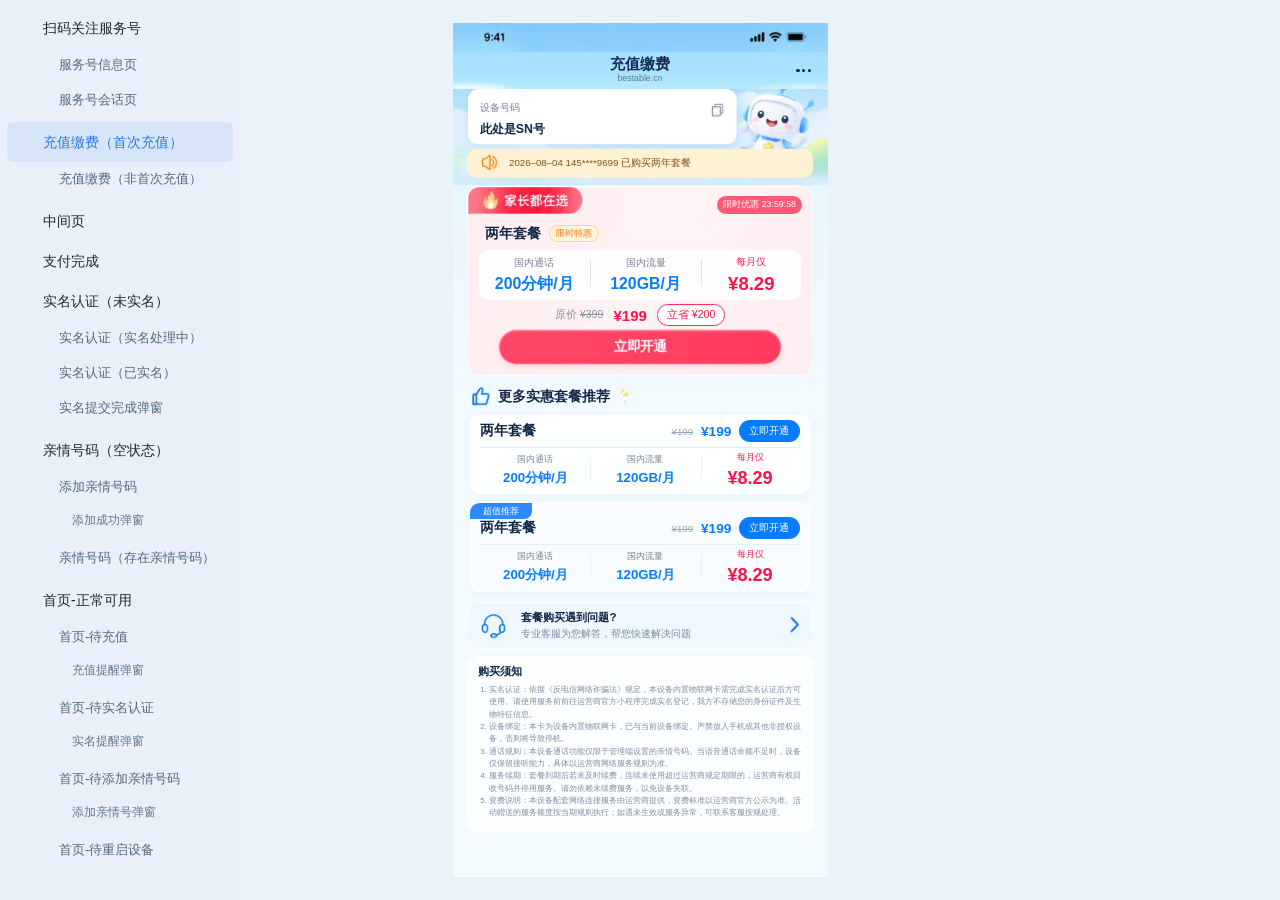
==== miyun/index.html @ 0a72d0bc "Deploy Miyun prototype with sidebar navigation fixes" ====
<!DOCTYPE html>
<html lang="zh-CN">
  <head><style>:root{--inline-asset-recharge-reference:url("[data-uri]");--inline-asset-home-recharge-reference:url("[data-uri]");--inline-asset-home-realname-reference:url("[data-uri]");--inline-asset-home-family-pending-reference:url("[data-uri]");--inline-asset-home-restart-reference:url("[data-uri]");}</style>
    <meta charset="UTF-8">
    <meta name="viewport" content="width=device-width, initial-scale=1.0, maximum-scale=1.0, user-scalable=no, viewport-fit=cover">
    <meta name="theme-color" content="#eaf3fa">
    <title>充值缴费 · 小程序交互原型</title>
    <style>

*{box-sizing:border-box}body{margin:0;background:#eaf3fa;font-family:Arial,"PingFang SC","Microsoft YaHei",sans-serif;color:#102747}.prototype-shell{width:min(375px,100vw);height:auto;min-height:812px;margin:0;overflow-x:clip;overflow-y:visible;overscroll-behavior-y:auto;touch-action:pan-y;background:#f3faff;position:relative;padding:0 0 env(safe-area-inset-bottom)}.page{width:850px;margin:0;zoom:var(--page-zoom,.441176);position:relative;overflow:hidden;min-height:1850px;padding-bottom:56px;background:linear-gradient(#8dd4ff 0,#eaf8ff 400px,#f4fbff 800px)}.top-art{position:absolute;inset:0 0 auto;height:368px;background-image:var(--inline-asset-recharge-reference);background-size:850px 1850px}.status{height:65px;position:relative}.nav{height:86px;position:relative;display:flex;align-items:flex-start;justify-content:center;padding-top:12px;font-size:32px;font-weight:600}.nav h1{font:inherit;margin:0}.device{position:relative;margin:0 207px 0 34px;height:124px;border-radius:24px;background:rgba(255,255,255,.96);padding:27px 28px}.label{font-size:23px;color:#7b8598;margin-bottom:12px}.sn{font-size:28px;font-weight:700}.icon{display:inline-block;background-image:var(--inline-asset-recharge-reference);background-size:850px 1850px;flex-shrink:0}.copy{position:absolute;right:25px;top:29px;width:36px;height:36px;background-position:-580px -179px;border:0;cursor:pointer}.notice{position:relative;margin:11px 33px 18px;height:65px;background:#fff1d3;border-radius:23px;display:flex;align-items:center;color:#85531c;font-size:22px;gap:23px;padding:0 29px}.speaker{width:44px;height:45px;background-position:-61px -297px}.chevron{margin-left:auto;width:18px;height:30px;background-position:-771px -303px}.featured{position:relative;margin:0 33px;height:431px;border:3px solid white;border-radius:28px;background:linear-gradient(110deg,#ffedf0,#fff3f5 53%,#ffedf2);overflow:hidden;box-shadow:0 12px 28px #b8d9f222}.ribbon{width:260px;height:61px;background-image:var(--inline-asset-recharge-reference);background-size:850px 1850px;background-position:-36px -371px}.timer{position:absolute;top:19px;right:20px;background:#ff5778;color:white;border:1px solid white;border-radius:25px;padding:7px 14px;font-size:20px}.featured h2{font-size:32px;margin:24px 39px 15px;display:flex;align-items:center;gap:18px}.badge{font-size:21px;font-weight:500;color:#ff7800;background:#fff3dc;border:2px solid #ffd090;border-radius:22px;padding:3px 13px}.metrics{display:grid;grid-template-columns:1fr 1fr .9fr;align-items:center;text-align:center}.featured .metrics{height:115px;margin:0 24px;border-radius:22px;background:#ffffffdc}.metric{position:relative}.metric+.metric:before{content:"";position:absolute;height:62px;width:2px;background:#e9e3e8;left:0;top:8px}.metric span{display:block;color:#788397;font-size:23px;margin-bottom:9px}.metric strong{font-size:36px;color:#087dff;white-space:nowrap}.metric:last-child span{color:#ff1848}.metric:last-child strong{font-size:42px;color:#ff1248}.price{display:flex;justify-content:center;align-items:center;gap:23px;height:67px;font-size:24px;color:#8991a0}.price strong{font-size:34px;color:#ff1248}.save{border:1px solid #ff3157;color:#ff1747;border-radius:24px;padding:7px 20px;background:white}.buy{border:0;cursor:pointer;color:white;background:#087cff;border-radius:30px;font-family:inherit;font-size:22px;padding:10px 23px}.hero-buy{display:block;width:640px;height:76px;margin:0 auto;background:linear-gradient(110deg,#ff4768,#ff3b60);border-radius:42px;font-size:30px;font-weight:600;box-shadow:inset 0 2px 4px #ff9dad,0 8px 17px #ff5d7725}button:focus-visible{outline:4px solid #005ccc;outline-offset:4px}button:hover{filter:brightness(.97)}.recommend{margin:23px 39px 18px;height:47px;display:flex;align-items:center;font-size:32px;gap:15px;font-weight:700}.thumb{width:49px;height:47px;background-position:-39px -820px}.spark{width:28px;height:45px;background-position:-351px -821px}.plan{margin:0 38px 17px;background:#ffffffed;border:2px solid white;border-radius:24px;height:181px;padding:0 23px;box-shadow:0 5px 16px #9fcfff30;position:relative}.plan-head{height:73px;display:flex;align-items:center;border-bottom:1px solid #e6eef8;gap:18px}.plan h2{font-size:31px;margin:0 auto 0 0}.plan del{font-size:22px;color:#99a4b6}.plan .amount{font-size:31px;color:#087cff;font-weight:bold}.plan .metrics{height:101px}.plan .metric span{font-size:21px;margin-bottom:8px}.plan .metric strong{font-size:30px}.plan .metric:last-child strong{font-size:41px}.plan .metric+.metric:before{height:52px;top:10px;background:#eaf0f8}.recommended-plan{height:205px;padding-top:22px;background:#f9fcff}.tag{position:absolute;left:0;top:0;background:#2c8aff;color:white;padding:5px 29px;font-size:21px;border-radius:22px 0 18px 0;height:37px}.service{display:flex;align-items:center;width:784px;height:106px;margin:22px 33px 16px;padding:0 28px;border:3px solid white;border-radius:28px;background:#ecf6ff88;text-align:left;color:#102747;gap:32px;cursor:pointer}.headset{width:61px;height:66px;background-position:-63px -1325px}.service strong{display:block;font-size:26px;margin-bottom:7px}.service small{font-size:22px;color:#7a8ca3}.service-arrow{width:27px;height:46px;margin-left:auto;background-position:-763px -1342px}.terms{margin:0 33px 44px;border-radius:28px;background:#ffffffd9;padding:18px 24px 30px}.terms h2{font-size:26px;margin:0 0 12px}.terms ol{margin:0;padding-left:26px;font-size:18px;line-height:28px;color:#7d8ba3}.toast{position:fixed;bottom:30px;left:50%;transform:translateX(-50%);padding:14px 22px;border-radius:12px;background:#102747ed;color:white;z-index:5;font-size:15px;max-width:85%;text-align:center}.toast[hidden]{display:none}

/* Mini-program review shell */
.prototype-shell{isolation:isolate}.state-banner{position:relative;z-index:2;margin:12px 32px 10px;padding:12px 18px;border-radius:14px;background:#e8f4ff;color:#1762a4;font-size:18px;display:none}.state-banner[data-visible="true"]{display:block}.flow-overlay{position:fixed;inset:0;z-index:50;background:#10274766;display:flex;align-items:flex-end;justify-content:center}.flow-overlay[hidden]{display:none}.flow-sheet{width:min(375px,100vw);padding:23px 22px max(25px,env(safe-area-inset-bottom));background:white;border-radius:24px 24px 0 0;box-shadow:0 -12px 40px #10274720}.flow-sheet h2{margin:0 0 8px;font-size:21px}.flow-sheet p{margin:0;color:#788ba2;font-size:14px;line-height:1.7}.flow-price{font-size:30px!important;color:#ff3157!important;font-weight:700;margin:10px 0!important}.flow-actions{display:flex;gap:12px;margin-top:20px}.flow-actions button{flex:1;border:0;border-radius:24px;padding:13px;font-size:15px}.flow-cancel{background:#eef4fa;color:#45627e}.flow-confirm{background:#087cff;color:white}.flow-confirm:disabled{background:#afcbe7}.service-faq{padding:12px 0;border-bottom:1px solid #edf2f7}.empty-route{min-height:100dvh;padding:calc(30px + env(safe-area-inset-top)) 22px 35px;display:flex;flex-direction:column;align-items:center;justify-content:center;text-align:center;background:linear-gradient(#e8f7ff,#f9fcff)}.empty-route[hidden]{display:none}.empty-route strong{font-size:20px}.empty-route p{color:#70859c;line-height:1.7}.empty-route button{border:0;border-radius:22px;padding:11px 24px;color:#fff;background:#087cff}.loading-dot{display:inline-block;width:13px;height:13px;border:2px solid #9fcafa;border-top-color:#087cff;border-radius:50%;animation:spin .7s linear infinite;vertical-align:-2px;margin-right:7px}@keyframes spin{to{transform:rotate(360deg)}}@media(prefers-reduced-motion:reduce){*,*::before,*::after{animation-duration:.01ms!important;transition-duration:.01ms!important}}


/* The prototype page itself is the only display surface. */
html,body{margin:0;padding:0;min-height:100%}body{min-height:100vh;display:flex;justify-content:center;align-items:center;overflow-x:hidden;background:#eaf3fa}.page{width:850px;max-width:none}.review-overlay{position:fixed;inset:0;width:min(375px,100vw);height:100dvh;margin:0 auto;z-index:40;background:#10274766;display:flex;align-items:flex-end;justify-content:center;overflow:hidden}.review-overlay[hidden]{display:none}.review-sheet{width:100%;max-height:82dvh;overflow:auto;border-radius:24px 24px 0 0;background:#f7fbff;padding:20px 20px max(28px,env(safe-area-inset-bottom));box-shadow:0 -12px 40px #10274720}.review-sheet h2{font-size:21px;margin:0 0 6px}.review-subtitle{margin:0 0 17px;color:#71839a;font-size:13px}.review-close{float:right;border:0;background:#e8f2fb;border-radius:50%;width:38px;height:38px;color:#34536e;font-size:21px}.route-entry{width:100%;min-height:52px;display:flex;align-items:center;justify-content:space-between;background:white;border:1px solid #e5eef7;border-radius:14px;padding:13px;margin:8px 0;text-align:left;color:#173a61;font:inherit}.route-entry[aria-current="page"]{border-color:#68adfa;background:#edf7ff}.route-entry small{color:#8293a6}.debug-states{display:grid;grid-template-columns:1fr 1fr;gap:9px;margin-top:12px}.debug-states button{min-height:44px;border:1px solid #deebf6;border-radius:13px;background:white;padding:10px 8px;color:#305678;font:inherit}.debug-states button[aria-pressed="true"]{color:#087cff;border-color:#75b5f5;background:#eff8ff}.flow-overlay{position:fixed;inset:0;width:min(375px,100vw);height:100dvh;left:50%;transform:translateX(-50%);z-index:50;background:#10274766;display:flex;align-items:flex-end;justify-content:center}.flow-overlay[hidden]{display:none}.flow-sheet{width:100%;max-height:82dvh;overflow:auto;padding:23px 22px max(25px,env(safe-area-inset-bottom));background:white;border-radius:24px 24px 0 0;box-shadow:0 -12px 40px #10274720}.toast{left:50%;transform:translateX(-50%);max-width:min(85vw,330px);width:max-content}button:active{transform:scale(.985)}button:disabled{cursor:not-allowed;opacity:.55}

/* Desktop-only route list sits outside the 375px mini-program viewport. */
.desktop-page-nav{position:fixed;z-index:8;left:0;top:0;width:240px;height:100vh;overflow-y:auto;overflow-x:hidden;overscroll-behavior:contain;padding:8px 7px;border:0;border-radius:0;background:#e9f0fa;box-shadow:none}.desktop-page-nav h2,.desktop-page-nav p{display:none}.desktop-page-nav #desktop-route-list{display:grid;gap:0}.desktop-page-nav .route-entry{width:100%;min-height:40px;margin:0;padding:0 36px;border:0;border-radius:6px;background:transparent;display:flex;align-items:center;justify-content:flex-start;gap:0;text-align:left;color:#222831;font:inherit;cursor:pointer}.desktop-page-nav .route-entry[aria-current="page"]{background:#d8e5f8;color:#2878e6}.desktop-page-nav .route-entry span{font-size:14px;font-weight:400;line-height:1.3}.desktop-page-nav .route-entry:hover{background:#dfe9f8}.desktop-page-nav .route-entry[aria-current="page"]:hover{background:#d2e1f8}.desktop-page-nav .route-entry:focus-visible{outline:2px solid #2878e6;outline-offset:-2px}@media(max-width:903px){.desktop-page-nav{display:none}}

/* The service-account screen is an image-led 375px poster page. */
.page.follow-service-page{width:100%;max-width:375px;zoom:1;min-height:812px;margin:0 auto;overflow:visible;background:#dff4ff}.follow-service-art-wrap{position:relative;width:100%;margin:0 auto}.follow-service-poster{display:block;width:100%;height:auto;user-select:none;-webkit-user-drag:none;-webkit-touch-callout:none}.follow-back,.qr-hotspot{position:absolute;z-index:2;border:0;padding:0;background:transparent;cursor:pointer;-webkit-tap-highlight-color:transparent}.follow-back{left:1.5%;top:5.6%;width:12%;height:5.2%;border-radius:22px}.qr-hotspot{left:29.5%;top:16.2%;width:41%;height:23%;border-radius:23px;touch-action:manipulation}.follow-back:focus-visible,.qr-hotspot:focus-visible{outline:3px solid #137ff0;outline-offset:2px}@media(max-width:375px){.page.follow-service-page{width:100vw}.follow-service-art-wrap{width:100%}}
.service-message{width:100%;min-height:64px;margin-top:15px;padding:11px 13px;border:1px solid #deebf6;border-radius:14px;background:#f4f9fe;display:grid;grid-template-columns:1fr auto;gap:5px 10px;text-align:left;color:#234563;font:inherit;cursor:pointer}.service-message span:first-child{grid-column:1/-1;color:#8193a7;font-size:12px}.service-message strong{font-size:16px}.service-message span:last-child{color:#1685f6;font-size:24px;line-height:18px}.service-message:active{background:#e9f4ff}

/* Browser payment guide page: the supplied artwork is the complete visual source. */
.page.payment-guide-page{width:min(375px,100vw);max-width:375px;zoom:1;min-height:812px;margin:0 auto;overflow:visible;background:#fff}.payment-guide-art-wrap{position:relative;width:100%;margin:0 auto;line-height:0}.payment-guide-poster{display:block;width:100%;height:auto;user-select:none;-webkit-user-drag:none;-webkit-touch-callout:none}.payment-guide-back,.payment-guide-menu,.payment-guide-enter{position:absolute;z-index:2;border:0;padding:0;background:transparent;cursor:pointer;-webkit-tap-highlight-color:transparent}.payment-guide-back{left:0;top:4.5%;width:15%;height:8%;border-radius:20px}.payment-guide-menu{right:0;top:4.5%;width:15%;height:8%;border-radius:20px}.payment-guide-enter{left:7.5%;top:27.4%;width:64%;height:5.1%;border-radius:28px;touch-action:manipulation}.payment-guide-back:focus-visible,.payment-guide-menu:focus-visible,.payment-guide-enter:focus-visible{outline:3px solid #137ff0;outline-offset:2px}@media(max-width:375px){.page.payment-guide-page{width:100vw}.payment-guide-art-wrap{width:100%}}

.payment-guide-arrow{position:absolute;left:48%;top:-3%;width:57%;height:auto;z-index:3;pointer-events:none;user-select:none;-webkit-user-drag:none;transform-origin:78% 25.5%;animation:payment-menu-point 1.15s ease-in-out infinite}@keyframes payment-menu-point{0%,100%{transform:translate(0,0) scale(1)}50%{transform:translate(2px,-2px) scale(1.015)}}@media(prefers-reduced-motion:reduce){.payment-guide-arrow{animation:none}}

/* Recharge-page notices roll upward between mock messages. */
.notice-window{display:block;flex:1;min-width:0;height:1.5em;overflow:hidden;line-height:1.5}
.notice-track{display:flex;flex-direction:column;transition:transform .32s ease;will-change:transform}
.notice-track>span{display:block;flex:0 0 1.5em;height:1.5em;line-height:1.5em;overflow:hidden;text-overflow:ellipsis;white-space:nowrap}
.notice-window.is-rolling .notice-track{transform:translateY(-50%)}
.timer [data-countdown]{font-variant-numeric:tabular-nums}

/* Match the home page primary CTA's breathing scale on both recharge routes. */
.hero-buy{transform-origin:center;animation:home-cta-breathe 1.65s ease-in-out infinite;will-change:transform}
@media(prefers-reduced-motion:reduce){.hero-buy{animation:none}}

/* Keep route labels legible in the external route navigator. */
.desktop-page-nav .route-entry small,.route-entry small{color:#5d7185}
.review-subtitle{color:#5d7185}

/* Scale only the localized artwork for home-page primary buttons. */
.home-cta-breathe{position:absolute;display:block;z-index:1;background-repeat:no-repeat;transform-origin:center;animation:home-cta-breathe 1.65s ease-in-out infinite;will-change:transform;pointer-events:none}
@keyframes home-cta-breathe{0%,100%{transform:scale(1)}50%{transform:scale(1.04)}}
@media(prefers-reduced-motion:reduce){.home-cta-breathe{animation:none}}

.route-group{display:grid;min-width:0}
.route-submenu{display:grid;min-width:0;padding:0 0 4px}
.desktop-page-nav .route-entry-child{min-height:35px;padding:0 12px 0 52px;border:0;border-radius:6px;background:transparent;color:#52677f}
.desktop-page-nav .route-entry-child span{font-size:13px}
.desktop-page-nav .route-entry-child[aria-current="page"]{background:#d8e5f8;color:#2878e6}
.desktop-page-nav .route-entry-level-2{min-height:32px;padding-left:65px;color:#61758b}
.desktop-page-nav .route-entry-level-2 span{font-size:12px}
.review-sheet .route-entry-child{width:calc(100% - 12px);min-height:44px;margin:4px 0 4px 12px;padding:10px 12px 10px 19px;border-radius:11px;background:#f4f8fc}
.review-sheet .route-entry-child[aria-current="page"]{border-color:#68adfa;background:#edf7ff}
.review-sheet .route-entry-level-2{width:calc(100% - 24px);min-height:40px;margin-left:24px;padding-left:15px}

</style>
    <style>
.h5-nav-surface,
.h5-nav-close,
.h5-nav-title small,
.h5-nav-more{display:none}
.h5-nav-title{display:contents}
.page.recharge-h5-page .h5-nav-surface{position:absolute;z-index:1;top:65px;left:0;width:850px;height:86px;display:block;background:radial-gradient(ellipse 190px 43px at 4% 115%,rgba(232,249,255,.94) 0 44%,transparent 72%),radial-gradient(ellipse 240px 49px at 94% 122%,rgba(223,246,255,.76) 0 42%,transparent 72%),linear-gradient(180deg,#a5dfff 0%,#a9e2ff 56%,#b7e9ff 100%)}
.page.recharge-h5-page .status{z-index:2}
.page.recharge-h5-page .nav{z-index:2;align-items:center;justify-content:center;padding:0}
.page.recharge-h5-page .h5-nav-title{position:absolute;inset:8px 150px auto;display:flex;flex-direction:column;align-items:center;gap:2px;white-space:nowrap}
.page.recharge-h5-page .h5-nav-title h1{font-size:34px;line-height:39px;font-weight:600;color:#132b4f}
.page.recharge-h5-page .h5-nav-title small{display:block;color:#61788f;font-size:20px;font-weight:400;line-height:24px}
.page.recharge-h5-page .h5-nav-close{position:absolute;z-index:2;left:30px;top:25px;width:36px;height:36px;border:0;padding:0;background:transparent;cursor:pointer;-webkit-tap-highlight-color:transparent}
.page.recharge-h5-page .h5-nav-close:before,
.page.recharge-h5-page .h5-nav-close:after{content:"";position:absolute;left:5px;top:17px;width:27px;height:2px;border-radius:2px;background:#102747}
.page.recharge-h5-page .h5-nav-close:before{transform:rotate(45deg)}
.page.recharge-h5-page .h5-nav-close:after{transform:rotate(-45deg)}
.page.recharge-h5-page .h5-nav-more{position:absolute;right:26px;top:23px;width:56px;height:40px;display:flex;align-items:center;justify-content:center;gap:6px}
.page.recharge-h5-page .h5-nav-more i{width:7px;height:7px;border-radius:50%;background:#14233a}
.page.recharge-h5-page .h5-nav-close:focus-visible{outline:3px solid #1684ed;outline-offset:1px;border-radius:10px}
@media(max-width:375px){.page.recharge-h5-page .h5-nav-title{inset:8px 90px auto}.page.recharge-h5-page .h5-nav-close{left:21px}.page.recharge-h5-page .h5-nav-more{right:13px}}

</style>
    <style>
.page.payment-success-page{width:min(375px,100vw);max-width:375px;zoom:1;min-height:812px;margin:0 auto;padding:0;overflow:visible;background:#fff;color:#122c53}
.payment-success-blank{width:100%;min-height:812px;background:#fff}
.payment-success-overlay{position:absolute;inset:0 auto auto 0;z-index:60;width:min(375px,100%);height:812px;display:flex;align-items:center;justify-content:center;overflow:hidden;background:rgba(0,0,0,.5);overscroll-behavior:contain}
.payment-success-overlay[hidden]{display:none}
.payment-success-dialog{position:relative;width:100%;max-width:375px;max-height:100%;margin:0;padding:0;line-height:0}
.payment-success-art{position:relative;width:100%;line-height:0}
.payment-success-art img{display:block;width:100%;height:auto;max-height:calc(812px - 24px);object-fit:contain;object-position:center;user-select:none;-webkit-user-drag:none;-webkit-touch-callout:none}
.payment-success-abandon,.payment-success-activate{position:absolute;top:82.7%;width:40%;height:10.8%;z-index:1;margin:0;padding:0;border:0;border-radius:999px;background:transparent;cursor:pointer;-webkit-tap-highlight-color:transparent}
.payment-success-abandon{left:9.8%}
.payment-success-activate{left:50.4%}
.payment-success-abandon:focus-visible,.payment-success-activate:focus-visible{outline:3px solid #fff;outline-offset:-5px}
.activation-progress-list{display:grid;gap:9px;margin-top:18px}
.activation-progress-item{width:100%;min-height:64px;padding:10px 13px;display:flex;align-items:center;justify-content:space-between;gap:12px;border:1px solid #e5edf6;border-radius:14px;background:#f8fbff;text-align:left;color:#193857;font:inherit;cursor:pointer}
.activation-progress-item span{display:grid;gap:4px}
.activation-progress-item small{color:#8192a7;font-size:12px}
.activation-progress-item b{flex:none;color:#1685f6;font-size:13px}
.activation-progress-item[disabled]{cursor:default;opacity:1;background:#f4fbf7;border-color:#d9efe2}
.activation-progress-item[disabled] b{color:#268c56}
.activation-complete{width:100%;min-height:48px;margin-top:16px;border:0;border-radius:24px;background:#1685f6;color:#fff;font:inherit;font-weight:700;cursor:pointer}
.activation-complete:disabled{background:#c5d9eb;cursor:not-allowed}
.payment-success-overlay button:active,.flow-sheet button:active{transform:scale(.985)}
@media(prefers-reduced-motion:reduce){.activation-progress-item,.activation-complete{transition:none}}

</style>
    <style>
.page.real-name-page{width:min(375px,100vw);max-width:375px;zoom:1!important;--page-zoom:1;min-height:100vh;margin:0;padding:0;overflow:visible;background:#f1faff;color:#102747;transform:none}
body.long-poster-page-active{align-items:flex-start}
.real-name-art-wrap{position:relative;width:100%;min-height:100dvh;margin:0 auto;padding:0 0 max(24px,env(safe-area-inset-bottom));overflow:hidden;background:linear-gradient(180deg,#a6e0ff 0,#dff5ff 245px,#f4faff 390px,#f4faff 100%);color:#102747;font-size:14px;line-height:1.45}
.real-name-status-bar{height:35px;padding:10px 24px 0;display:flex;align-items:center;justify-content:space-between;color:#0c1d31;font-size:14px;font-weight:650;line-height:1}
.real-name-status-icons{height:16px;display:flex;align-items:center;gap:7px}
.real-name-signal{height:13px;display:flex;align-items:flex-end;gap:2px}
.real-name-signal b{display:block;width:3px;border-radius:2px 2px 0 0;background:#101b2c}
.real-name-signal b:nth-child(1){height:5px}.real-name-signal b:nth-child(2){height:8px}.real-name-signal b:nth-child(3){height:10px}.real-name-signal b:nth-child(4){height:13px}
.real-name-wifi{width:15px;height:11px;border:2px solid #101b2c;border-bottom:0;border-left-color:transparent;border-right-color:transparent;border-radius:50%;position:relative}
.real-name-wifi:after{content:"";position:absolute;left:4px;top:4px;width:4px;height:4px;border-radius:50%;background:#101b2c}
.real-name-battery{width:23px;height:12px;border:1.5px solid #101b2c;border-radius:3px;padding:2px;position:relative}
.real-name-battery:before{content:"";position:absolute;right:-4px;top:3px;width:2px;height:5px;border-radius:0 2px 2px 0;background:#101b2c}
.real-name-battery b{display:block;width:100%;height:100%;border-radius:1px;background:#101b2c}
.real-name-nav{height:49px;position:relative;display:flex;align-items:center;justify-content:center;padding:0 56px}
.real-name-nav h1{margin:0;color:#102747;font-size:18px;font-weight:650;line-height:1.2}
.real-name-back{position:absolute;left:16px;top:8px;width:34px;height:34px;padding:0;border:0;background:transparent;cursor:pointer;-webkit-tap-highlight-color:transparent}
.real-name-back i{position:absolute;left:12px;top:10px;width:14px;height:14px;border-left:2px solid #102747;border-bottom:2px solid #102747;transform:rotate(45deg)}
.real-name-capsule{position:absolute;right:16px;top:3px;width:88px;height:34px;border:1px solid #ffffffc9;border-radius:19px;background:#ffffffc9;display:flex;align-items:center;justify-content:center;gap:12px;color:#101b2c}
.real-name-capsule b{height:20px;display:flex;align-items:center;gap:3px}
.real-name-capsule>b>i{width:4px;height:4px;border:0;border-radius:50%;background:#101b2c}
.real-name-capsule i{height:20px;width:1px;background:#d3e3ef}
.real-name-capsule em{width:16px;height:16px;border:2px solid #101b2c;border-radius:50%;position:relative}
.real-name-capsule em:after{content:"";position:absolute;inset:3px;border:1.4px solid #101b2c;border-radius:50%}
.real-name-device-card{position:relative;z-index:3;margin:12px 16px 0;padding:13px 14px 14px;border:1px solid #d4edff;border-radius:20px;background:#ffffffef;box-shadow:0 5px 15px #80c9f533}
.real-name-device-card>h2{margin:0 0 9px;color:#142a50;font-size:16px;font-weight:700;line-height:1.3}
.real-name-device-content{min-height:143px;padding:12px 10px;display:grid;grid-template-columns:minmax(112px,1fr) minmax(0,1.4fr);gap:8px;border-radius:14px;background:linear-gradient(115deg,#fff 0%,#f4fbff 100%)}
.real-name-status-panel{display:flex;flex-direction:column;align-items:flex-start;gap:8px;min-width:0}
.real-name-field-label{color:#304a76;font-size:13px;font-weight:600}
.real-name-status-pill{min-width:112px;height:34px;padding:0 11px;display:inline-flex;align-items:center;gap:8px;border-radius:20px;font-size:14px;font-weight:700;white-space:nowrap;flex:0 0 auto}
.real-name-status-pill.is-unverified{background:#fff0e9;color:#ed5319}
.real-name-status-pill.is-processing{background:#e9f4ff;color:#0878df}
.real-name-status-pill.is-verified{background:#e7f8ef;color:#24854d}
.real-name-status-pill[hidden]{display:none}
.real-name-processing-countdown{margin-top:-3px;color:#58769a;font-size:12px;line-height:1.3;white-space:nowrap;font-variant-numeric:tabular-nums}
.real-name-processing-countdown[hidden]{display:none}
.real-name-status-pill i{width:21px;height:21px;display:inline-flex;align-items:center;justify-content:center;border-radius:50%;background:#ff681f;color:white;font-size:15px;font-style:normal;font-weight:800;line-height:1}
.real-name-status-pill.is-unverified i:before{content:"!"}
.real-name-status-pill.is-processing i{background:#168cff}
.real-name-status-pill.is-processing i:before{content:"…";font-size:14px;line-height:1}
.real-name-status-pill.is-verified i{background:#27a45b}
.real-name-status-pill.is-verified i:before{content:"";width:8px;height:4px;border-left:2px solid white;border-bottom:2px solid white;transform:rotate(-45deg) translateY(-1px)}
.real-name-refresh{min-height:34px;padding:0 11px;display:flex;align-items:center;gap:6px;border:1.5px solid #168cff;border-radius:20px;background:#fff;color:#0878df;font:inherit;font-size:12px;font-weight:650;white-space:nowrap;cursor:pointer}
.real-name-refresh svg{width:18px;height:18px;flex:0 0 18px}
.real-name-refresh[aria-busy="true"]{opacity:.65}
.real-name-sim-panel{align-self:end;min-width:0;display:flex;flex-direction:column;align-items:flex-end;gap:6px}
.real-name-sim{width:57px;height:43px;margin:0 11px 2px 0;position:relative;overflow:hidden;border:1px solid #c48b35;border-radius:8px;background:#f4c866;box-shadow:inset 0 0 0 3px #fff4d1}
.real-name-sim:before,.real-name-sim:after{content:"";position:absolute;background:#d6a444}
.real-name-sim:before{left:18px;top:0;width:1px;height:100%;box-shadow:19px 0 #d6a444}
.real-name-sim:after{left:0;top:13px;width:100%;height:1px;box-shadow:0 16px #d6a444}
.real-name-sim i{position:absolute;z-index:1;left:20px;top:7px;width:17px;height:27px;border:1px solid #c28d3e;border-radius:5px;background:#f1c15b}
.real-name-sim b{display:none}
.real-name-number-row{width:100%;min-width:0;display:flex;align-items:center;justify-content:flex-end;gap:3px;color:#314974;font-size:11px;line-height:1.2;white-space:nowrap}
.real-name-number-row strong{font-size:11px;font-weight:600;color:#253a63;letter-spacing:-.1px}
.real-name-number-row button{width:18px;height:20px;flex:0 0 18px;padding:0;border:0;background:transparent;position:relative;cursor:pointer}
.real-name-number-row button i{position:absolute;left:3px;top:4px;width:11px;height:12px;border:1.5px solid #506588;border-radius:3px}
.real-name-number-row button i:after{content:"";position:absolute;left:-4px;top:3px;width:9px;height:10px;border:1.3px solid #506588;border-radius:2px;background:#f8fcff}
.real-name-sync-tip{margin:12px 12px 9px;text-align:center;color:#f15419;font-size:12px;font-weight:650;line-height:1.45}
.real-name-sync-tip span{font-size:12px;font-weight:500;white-space:nowrap}
.real-name-start{width:min(250px,78%);height:46px;margin:0 auto 12px;display:block;border:0;border-radius:26px;background:linear-gradient(105deg,#ff424a,#f72935);box-shadow:0 4px 10px #ed3f4233;color:white;font-family:inherit;font-size:17px;font-weight:750;letter-spacing:.5px;cursor:pointer;-webkit-tap-highlight-color:transparent;transform-origin:center;animation:home-cta-breathe 1.65s ease-in-out infinite;will-change:transform}
.real-name-guide{margin:0 16px;padding:0 10px 12px;border:1px solid #fff;border-radius:20px;background:linear-gradient(180deg,#e5f4ff 0%,#f4faff 40%,#e8f5ff 100%);box-shadow:0 2px 12px #8bcaf522}
.real-name-guide-label{margin:0 -10px 9px;padding:10px 14px;border-radius:19px 19px 0 0;background:#dff1ff;color:#15396d;font-size:15px;font-weight:700}
.real-name-guide-intro{padding:0 5px 8px;display:flex;flex-direction:column;gap:2px;color:#102759}
.real-name-guide-intro strong{font-size:21px;line-height:1.2}
.real-name-guide-intro b{color:#087fe9;font-size:19px;line-height:1.2}
.real-name-guide-intro span{font-size:15px;font-weight:650}
.real-name-guide-note{margin:2px 0 10px;padding:7px 9px;display:flex;align-items:center;gap:8px;border-radius:12px;background:#d8efff;color:#17396b;font-size:12px;line-height:1.45}
.real-name-guide-note i{width:27px;height:27px;flex:0 0 27px;border-radius:50%;display:inline-flex;align-items:center;justify-content:center;background:#188cff;color:#fff;font-size:16px;font-style:normal}
.real-name-step-flow{display:grid;grid-template-columns:1fr 16px 1fr 16px 1fr;align-items:start;gap:2px;margin:0 2px 9px;text-align:center}
.real-name-step{display:flex;flex-direction:column;align-items:center;gap:5px;color:#153269}
.real-name-step>b{width:30px;height:30px;border-radius:50%;display:flex;align-items:center;justify-content:center;background:#1286f5;color:white;font-size:17px;line-height:1}
.real-name-step>span{min-height:42px;font-size:11px;font-weight:650;line-height:1.35}
.real-name-step-flow>i{height:2px;margin-top:14px;background:#1b8df6;position:relative}
.real-name-step-flow>i:after{content:"";position:absolute;right:-1px;top:-4px;border-top:5px solid transparent;border-bottom:5px solid transparent;border-left:7px solid #1b8df6}
.real-name-preview-grid{display:grid;grid-template-columns:repeat(3,minmax(0,1fr));gap:7px;margin:0 1px 11px}
.real-name-preview{height:115px;padding:6px;display:flex;flex-direction:column;align-items:stretch;gap:4px;border-radius:12px;background:#fff;box-shadow:0 2px 10px #62a9e51f;color:#344c75;overflow:hidden;text-align:center}
.real-name-preview-top{height:15px;display:flex;align-items:center;justify-content:center;gap:4px;color:#526886;font-size:7px}
.real-name-preview-top i{width:7px;height:7px;border-radius:50%;background:#242a35}
.real-name-photo-slot{height:24px;border-radius:5px;display:flex;align-items:center;justify-content:center;background:#e3e7ec}
.real-name-camera{width:15px;height:11px;border-radius:3px;background:#818a95;position:relative}
.real-name-camera:before{content:"";position:absolute;left:4px;top:-3px;width:6px;height:4px;border-radius:2px 2px 0 0;background:#818a95}
.real-name-camera:after{content:"";position:absolute;left:5px;top:3px;width:5px;height:5px;border:1px solid #e3e7ec;border-radius:50%}
.real-name-preview>b{height:17px;margin-top:auto;border-radius:10px;display:flex;align-items:center;justify-content:center;background:#1386f5;color:white;font-size:8px;font-weight:700}
.real-name-preview-video{align-items:center;justify-content:center;gap:5px}
.real-name-face-frame{width:47px;height:50px;border:1.5px solid #158cff;position:relative;display:flex;align-items:center;justify-content:center}
.real-name-face-frame:before,.real-name-face-frame:after{content:"";position:absolute;width:8px;height:8px;border-color:#158cff;border-style:solid}
.real-name-face-frame:before{left:-2px;top:-2px;border-width:2px 0 0 2px;box-shadow:43px 0 0 -1px #fff}
.real-name-face-frame:after{right:-2px;bottom:-2px;border-width:0 2px 2px 0}
.real-name-face-frame i{width:18px;height:21px;border-radius:50%;background:#b6d8f5;position:relative}
.real-name-face-frame b{position:absolute;left:10px;bottom:2px;width:27px;height:14px;border-radius:14px 14px 2px 2px;background:#b6d8f5}
.real-name-preview-video>span,.real-name-preview-done>span{font-size:7px;line-height:1.2}
.real-name-preview-done{align-items:center;justify-content:center;gap:5px}
.real-name-preview-done svg{width:47px;height:50px}
.real-name-preview-done>b{background:#e7e9ec;color:#69788d}
.real-name-help,.real-name-warm-tip{margin:0 0 9px;padding:9px;border-radius:13px;background:#dcefff}
.real-name-help h3,.real-name-warm-tip h3{margin:0 0 7px;display:flex;align-items:center;gap:7px;color:#142e5d;font-size:14px;font-weight:750;line-height:1.3}
.real-name-help h3 i,.real-name-warm-tip h3 i{width:25px;height:25px;flex:0 0 25px;border-radius:50%;display:inline-flex;align-items:center;justify-content:center;background:#1687f6;color:#fff;font-family:Arial,sans-serif;font-size:17px;font-style:normal;font-weight:700}
.real-name-help-copy{padding-left:2px;color:#284778;font-size:12px;line-height:1.5}
.real-name-help-copy strong{display:block;margin-bottom:2px;color:#183867;font-size:13px}
.real-name-help-copy p{margin:0}
.real-name-warm-tip{margin-bottom:0;background:#dcefff}
.real-name-warm-tip p{margin:3px 2px;color:#35527c;font-size:12px;line-height:1.48}
.real-name-art-wrap button:focus-visible{outline:3px solid #087cff;outline-offset:2px}
.real-name-art-wrap button:active{filter:brightness(.96)}
.page.real-name-verified-page .real-name-sync-tip,.page.real-name-verified-page .real-name-start{display:none}
.page.real-name-state-verified .real-name-refresh{display:none}
@media(max-width:340px){.real-name-device-content{grid-template-columns:104px minmax(0,1fr);gap:4px;padding:10px 7px}.real-name-number-row{font-size:9px}.real-name-number-row strong{font-size:9px}.real-name-capsule{right:10px}.real-name-guide{margin-right:10px;margin-left:10px}.real-name-preview-grid{gap:5px}}
@media(prefers-reduced-motion:reduce){.real-name-art-wrap *{scroll-behavior:auto!important}.real-name-start{animation:none;will-change:auto}}

/* Keep the real-name mini-program viewport fixed; scroll long content inside it. */
body.long-poster-page-active.real-name-fixed-viewport-active .prototype-shell{height:min(812px,100dvh);min-height:min(812px,100dvh);max-height:min(812px,100dvh);overflow-x:hidden;overflow-y:auto;overscroll-behavior-y:contain;touch-action:pan-y;-webkit-overflow-scrolling:touch}

</style>
    <style>
.page.family-number-page{width:min(375px,100vw);max-width:375px;zoom:1;min-height:812px;margin:0 auto;padding:0;overflow:visible;background:#eff9ff;color:#102747}
.family-number-art-wrap{position:relative;width:100%;margin:0 auto;line-height:0}
.family-number-poster{display:block;width:100%;height:auto;max-height:none;object-fit:initial;user-select:none;-webkit-user-drag:none;-webkit-touch-callout:none}
.family-number-hotspot{position:absolute;z-index:2;border:0;padding:0;background:transparent;cursor:pointer;-webkit-tap-highlight-color:transparent;touch-action:manipulation}
.family-number-back{left:3.5%;top:4.4%;width:10%;height:4.7%;border-radius:20px}
.family-number-cta{left:10.7%;top:56.7%;width:78.6%;height:4.8%;border-radius:36px}
.family-number-help{left:5%;top:88%;width:90%;height:8%;border-radius:24px}
.family-number-hotspot:focus-visible{outline:3px solid #087cff;outline-offset:2px;background:#087cff18}
.family-number-hotspot:active{background:#087cff16}
.family-number-contacts-panel{position:absolute;z-index:3;left:5%;top:26.1%;width:90.2%;min-height:294px;padding:19px 17px 16px;border-radius:20px;background:#fff;box-shadow:0 8px 24px #9fc9e322;color:#142f59;line-height:1.35}
.family-number-contacts-panel[hidden]{display:none}
.family-number-panel-head{display:flex;align-items:center;justify-content:space-between;gap:10px;margin-bottom:12px;font-size:17px}
.family-number-count{color:#64809f;font-size:13px;font-weight:600}
.family-number-monthly-note{margin:-6px 0 10px;color:#7890a9;font-size:11px;line-height:1.4}
.family-number-list{display:grid;gap:7px}
.family-number-row{min-height:44px;padding:6px 8px;display:flex;align-items:center;gap:8px;border-radius:12px;background:#f3f9ff}
.family-number-pending-row{min-height:44px;padding:6px 8px;display:flex;align-items:center;gap:8px;border-radius:12px;background:#fff8e9}
.family-number-pending-tag{padding:4px 8px;border-radius:10px;background:#fff0c7;color:#a66a00;font-size:11px;font-weight:700;white-space:nowrap}
.family-number-row-main{min-width:0;flex:1;display:grid;gap:2px}
.family-number-row-main strong{font-size:14px;overflow:hidden;text-overflow:ellipsis;white-space:nowrap}
.family-number-row-main span{color:#657e9a;font-size:12px;font-variant-numeric:tabular-nums}
.family-number-row button{min-height:32px;padding:0 8px;border:0;border-radius:10px;background:#e4f2ff;color:#0877e8;font:inherit;font-size:12px;cursor:pointer}
.family-number-row button[data-family-remove]{background:#fff0f0;color:#d65050}
.family-number-row button:disabled{background:#edf2f7;color:#9aa9b8;cursor:not-allowed}
.family-number-panel-actions{display:flex;justify-content:flex-end;align-items:center;gap:10px;margin-top:12px}
.family-number-panel-actions button{min-height:40px;padding:0 14px;border:0;border-radius:22px;background:#087cff;color:#fff;font:inherit;font-size:14px;font-weight:700;cursor:pointer}
.family-number-panel-actions button[data-family-help]{width:auto;padding:0 8px;background:transparent;color:#087cff;font-weight:600}
.family-number-panel-actions button:disabled{background:#bed9f4;color:#fff;cursor:not-allowed}
.family-number-form-field{display:grid;gap:7px;margin:14px 0;color:#254769;font-size:14px;font-weight:600}
.family-number-form-field input{width:100%;min-height:48px;padding:0 14px;border:1px solid #d6e5f2;border-radius:12px;background:#f9fcff;color:#163657;font:inherit;font-weight:400;font-size:16px;outline:none}
.family-number-form-field input:focus{border-color:#2188f7;box-shadow:0 0 0 3px #2188f71c}
.family-number-form-field input::placeholder{color:#8498ad}
.family-number-form-error{min-height:20px;margin:2px 0 0;color:#da4b48;font-size:13px;line-height:1.5}
.family-number-help-list{margin:14px 0 0;padding-left:20px;color:#5f7690;font-size:14px;line-height:1.65}
.family-number-help-list li+li{margin-top:8px}
@media(max-width:375px){.page.family-number-page{width:100vw}.family-number-art-wrap{width:100%}}
@media(prefers-reduced-motion:reduce){.family-number-hotspot{transition:none}}

</style>
    <style>
.page.family-number-exists-page{width:min(375px,100vw);max-width:375px;zoom:1;min-height:812px;margin:0 auto;padding:0;overflow:visible;background:#eff9ff;color:#102747}
.family-number-exists-art-wrap{position:relative;width:100%;margin:0 auto;line-height:0}
.family-number-exists-poster{display:block;width:100%;height:auto;max-height:none;object-fit:initial;user-select:none;-webkit-user-drag:none;-webkit-touch-callout:none}
.family-number-exists-intro{position:absolute;z-index:2;left:5.5%;top:14.6%;width:58%;min-height:5.2%;padding:1px 4px 2px 0;background:linear-gradient(90deg,rgba(218,245,255,.98) 0%,rgba(218,245,255,.95) 76%,rgba(218,245,255,0) 100%);line-height:1.4}
.family-number-exists-intro h1{margin:0;color:#10245a;font-size:27px;font-weight:800;line-height:1.2;letter-spacing:.01em}
.family-number-exists-panel{position:absolute;z-index:3;left:5%;top:26.1%;width:90.2%;min-height:294px;padding:14px 14px 16px;border:1px solid rgba(255,255,255,.95);border-radius:20px;background:linear-gradient(155deg,#fff 0%,#fbfdff 65%,#f5fbff 100%);box-shadow:0 8px 24px #9fc9e322;color:#142f59;line-height:1.35}
.family-number-exists-head{display:flex;align-items:center;justify-content:space-between;gap:7px;margin:0 0 10px}
.family-number-exists-head h2{margin:0;color:#142f59;font-size:16px;font-weight:750;line-height:1.2}
.family-number-exists-head button{flex:none;min-height:44px;padding:0 12px;border:0;border-radius:22px;background:linear-gradient(100deg,#1688ff,#0876f6);color:#fff;font:inherit;font-size:12px;font-weight:700;white-space:nowrap;cursor:pointer}
.family-number-exists-head button:active{filter:brightness(.92)}
.family-number-exists-list{display:grid;gap:7px;margin:0;padding:0;list-style:none}
.family-number-exists-row{min-height:59px;padding:7px 9px;display:flex;align-items:center;gap:9px;border:1px solid #eaf2fa;border-radius:13px;background:#f7fbff}
.family-number-exists-avatar{width:34px;height:34px;flex:none;display:grid;place-items:center;border-radius:50%;background:#e5f2ff;color:#087cff;font-size:14px;font-weight:700}
.family-number-exists-person{min-width:0;flex:1;display:grid;gap:2px}
.family-number-exists-person strong{color:#203a60;font-size:14px;font-weight:700;line-height:1.25}
.family-number-exists-person small{color:#7086a2;font-size:11px;font-variant-numeric:tabular-nums;line-height:1.25}
.family-number-exists-status{flex:none;padding:5px 8px;border-radius:12px;font-size:11px;font-weight:700;white-space:nowrap}
.family-number-exists-row.is-reviewing{background:#fffaf0;border-color:#fff0cf}
.family-number-exists-row.is-reviewing .family-number-exists-avatar{background:#fff0cf;color:#d38a08}
.family-number-exists-row.is-reviewing .family-number-exists-status{background:#fff0cf;color:#a96d00}
.family-number-exists-row.is-success{background:#f3fcf7;border-color:#ddf4e6}
.family-number-exists-row.is-success .family-number-exists-avatar{background:#dcf7e6;color:#19a35e}
.family-number-exists-row.is-success .family-number-exists-status{background:#ddf4e6;color:#16834e}
.family-number-exists-row.is-failed{background:#fff7f6;border-color:#ffe4df}
.family-number-exists-row.is-failed .family-number-exists-avatar{background:#ffe7e3;color:#e45d4c}
.family-number-exists-row.is-failed .family-number-exists-status{background:#ffe7e3;color:#c64e41}
.family-number-exists-hotspot{position:absolute;z-index:4;border:0;padding:0;background:transparent;cursor:pointer;-webkit-tap-highlight-color:transparent;touch-action:manipulation}
.family-number-exists-back{left:3.5%;top:4.4%;width:10%;height:4.7%;border-radius:20px}
.family-number-exists-help{left:5%;top:88%;width:90%;height:8%;border-radius:24px}
.family-number-exists-hotspot:focus-visible{outline:3px solid #087cff;outline-offset:2px;background:#087cff18}
@media(max-width:375px){.page.family-number-exists-page{width:100vw}.family-number-exists-panel{left:5%;width:90.2%;padding-right:12px;padding-left:12px}.family-number-exists-row{gap:7px;padding-right:7px;padding-left:7px}.family-number-exists-status{padding-right:7px;padding-left:7px;font-size:10px}}
@media(prefers-reduced-motion:reduce){.family-number-exists-hotspot{transition:none}}

</style>
    <style>
.page.family-number-add-page{width:min(375px,100vw);max-width:375px;zoom:1;min-height:812px;margin:0 auto;padding:0;overflow:visible;background:#e9f8ff;color:#102747}
.family-number-add-screen{position:relative;width:100%;aspect-ratio:842 / 1665.3;margin:0 auto;overflow:hidden;line-height:0}
.family-number-add-poster{position:absolute;top:0;left:0;display:block;width:100%;height:auto;max-height:none;object-fit:initial;user-select:none;-webkit-user-drag:none;-webkit-touch-callout:none}
.family-add-poster-reflow{position:absolute;z-index:1;top:72.39%;right:0;bottom:0;left:0;overflow:hidden;background:linear-gradient(180deg,#eaf8ff,#eff9ff);pointer-events:none;user-select:none}
.family-add-poster-reflow img{position:absolute;top:0;left:0;display:block;width:100%;height:auto;max-width:none;transform:translateY(-80.2%);user-select:none;-webkit-user-drag:none;-webkit-touch-callout:none}
.family-add-poster-reflow:after{content:"";position:absolute;z-index:1;left:33%;top:72%;width:34%;height:8px;border-radius:999px;background:#eff9ff}
.family-add-sms-guide{position:absolute;z-index:1;left:7.6%;top:46.74%;width:85.6%;height:15.38%;box-sizing:border-box;display:flex;flex-direction:column;justify-content:center;gap:4px;overflow:hidden;padding:7px 10px;border:1px solid #d8e9fb;border-radius:13px;background:linear-gradient(145deg,#fafdff 0%,#f1f8ff 100%);color:#344a6d;line-height:1.35}
.family-add-sms-guide-heading{display:flex;align-items:center;gap:6px;min-height:15px}
.family-add-sms-guide-heading strong{color:#18345b;font-size:11.5px;font-weight:700;line-height:1.35}
.family-add-sms-guide p{margin:0;color:#677997;font-size:9.4px;line-height:1.35}
.family-add-sms-example{padding:4px 6px;border-radius:6px;background:#e8f3ff;color:#485e7d;font-size:9.2px;line-height:1.4;overflow-wrap:anywhere}
.family-add-sms-example b{color:#1478e6;font-size:10px;letter-spacing:.02em}
.family-add-sms-guide small{color:#5d7191;font-size:9.2px;line-height:1.35}
.family-add-sms-guide small b{color:#1478e6;font-size:9.4px;white-space:nowrap}
.family-add-interactions{position:absolute;top:0;left:0;z-index:2;width:100%;height:112.23%;pointer-events:none;line-height:normal}
.family-add-interactions button,.family-add-interactions input,.family-add-interactions select{pointer-events:auto;font-family:Arial,"PingFang SC","Microsoft YaHei",sans-serif}
.family-add-back{position:absolute;left:4.4%;top:3.9%;width:9%;height:3.7%;border:0;border-radius:20px;background:transparent;cursor:pointer;-webkit-tap-highlight-color:transparent}
.family-add-name-control{position:absolute;left:25.5%;top:22.8%;width:67.2%;height:4.15%;padding:0 35px 0 11px;border:1px solid #dfe3e9;border-radius:8px;background:linear-gradient(90deg,#fff 0%,#fff calc(100% - 31px),transparent calc(100% - 31px));appearance:none;color:#101010;font-size:13px;line-height:1.2}
.family-add-phone-controls{position:absolute;left:25.7%;top:27.5%;width:60.3%;height:4%;overflow:hidden;border:1px solid #dfe3e9;border-radius:8px;background:#fff}
.family-add-phone-controls input{display:block;min-width:0;width:100%;height:100%;box-sizing:border-box;padding:0 10px;border:0;border-radius:8px;background:#fff;color:#171717;font-size:14px;letter-spacing:.01em;outline:none}
.family-add-phone-controls input:focus{box-shadow:inset 0 0 0 2px #1483ff}
.family-add-contact-picker{position:absolute;left:86.3%;top:27.45%;width:6.3%;height:4.1%;border:0;border-radius:4px;background:transparent;cursor:pointer}
.family-add-sms-summary{position:absolute;left:16.7%;top:37.4%;width:73%;height:3.7%;overflow:hidden;padding:0 2px;border-radius:3px;background:#fff;color:#75819a;font-size:10.1px;line-height:1.45}
.family-add-code-inputs{position:absolute;left:7.7%;top:56.3%;width:58.5%;height:4%;display:grid;grid-template-columns:repeat(6,minmax(0,1fr));gap:2.05%}
.family-add-code-inputs input{min-width:0;width:100%;height:100%;padding:0;border:1px solid transparent;border-radius:8px;background:transparent;color:#14233a;font-size:17px;font-weight:600;text-align:center;text-transform:uppercase;outline:none}
.family-add-code-inputs input:focus{border-color:#1682ff;box-shadow:0 0 0 1px #1682ff;background:#ffffffaa}
.family-add-resend{position:absolute;left:71.2%;top:56.25%;width:22%;height:4.05%;display:grid;place-items:center;padding:0;border:1px solid #dceafe;border-radius:11px;background:#fff;color:#087cff;font-size:12px;white-space:nowrap;cursor:pointer}
.family-add-resend:disabled{opacity:1;color:#176fc1;background:#fff;border-color:#dceafe;cursor:not-allowed}
.family-add-attempts-update{position:absolute;right:8%;top:61.35%;min-width:8%;height:1.75%;padding:0 2px;background:#f7fbff;color:#75819a;font-size:10px;line-height:1.65;text-align:center}
.family-add-submit{position:relative;z-index:3;display:grid;place-items:center;width:82%;min-height:48px;margin:10px auto 12px;padding:0;border:0;border-radius:30px;background:linear-gradient(100deg,#70bcff 0%,#1689ff 52%,#087df6 100%);color:#fff;font-size:15px;font-weight:700;cursor:pointer;-webkit-tap-highlight-color:transparent}
.family-add-submit:active{filter:brightness(.96)}
.family-add-submit:focus-visible,.family-add-name-control:focus-visible,.family-add-phone-controls input:focus-visible,.family-add-contact-picker:focus-visible,.family-add-resend:focus-visible{outline:2px solid #075fc3;outline-offset:2px}
.family-add-submit[aria-busy="true"]{background:linear-gradient(100deg,#168bff,#0874f5);color:#fff}
.family-add-submit:disabled{background:linear-gradient(100deg,#acd6ff,#83bdff);color:#fff;cursor:not-allowed;filter:none}
.family-add-visually-hidden{position:absolute!important;width:1px!important;height:1px!important;padding:0!important;margin:-1px!important;overflow:hidden!important;clip:rect(0,0,0,0)!important;white-space:nowrap!important;border:0!important}
.family-add-sheet-options{display:grid;gap:8px;margin-top:16px}
.family-add-sheet-options button{min-height:48px;padding:0 14px;border:0;border-radius:12px;background:#f3f8fd;color:#18385e;text-align:left;font:inherit}
.family-add-sheet-options button span{display:block;color:#7187a0;font-size:12px;margin-top:2px}
.family-add-sheet-options button:active{background:#e6f2ff}
@media(max-width:375px){.page.family-number-add-page{width:100vw}.family-number-add-screen{width:100%}}
@media(prefers-reduced-motion:reduce){.family-add-interactions *{transition:none!important;animation:none!important}}

/* Center the long-poster flows in the full canvas; keep overflow inside the phone viewport. */
.preview-stage{display:contents}
body.long-poster-page-active{display:block;min-height:100dvh;overflow:hidden}
body.long-poster-page-active .preview-stage{position:fixed;inset:0;z-index:0;display:flex;align-items:center;justify-content:center;overflow:hidden}
body.long-poster-page-active .prototype-shell{flex:0 1 auto;width:min(375px,100vw);height:auto;min-height:min(812px,100dvh);max-height:100dvh;margin:0 auto;overflow-x:hidden;overflow-y:auto;overscroll-behavior-y:contain;touch-action:pan-y;-webkit-overflow-scrolling:touch}

</style>
    <style>
.page.family-number-add-success-page{position:relative;width:min(375px,100vw);max-width:375px;height:812px;min-height:812px;max-height:812px;margin:0 auto;padding:0;overflow:hidden;zoom:1;background:#fff;color:#102747}
.family-add-success-blank{position:absolute;inset:0;margin:0;background:#fff}
.family-add-success-backdrop{position:absolute;inset:0;z-index:60;width:min(375px,100%);height:812px;display:flex;align-items:center;justify-content:center;box-sizing:border-box;overflow:hidden;padding:24px 20px max(24px,env(safe-area-inset-bottom));background:rgba(0,0,0,.5)}
.family-add-success-dialog{width:100%;max-width:335px;box-sizing:border-box;padding:24px 20px 20px;border:1px solid rgba(255,255,255,.95);border-radius:25px;background:linear-gradient(155deg,#fff 0%,#f8fcff 58%,#eff8ff 100%);box-shadow:0 18px 48px rgba(17,73,131,.28),inset 0 1px 0 #fff;text-align:center;color:#102747;outline:none}
.family-add-success-mark{width:66px;height:66px;display:grid;place-items:center;margin:0 auto 16px;border:4px solid #e1f2ff;border-radius:50%;background:linear-gradient(145deg,#42b6ff,#087cff);box-shadow:0 0 0 6px #f1f8ff,0 0 0 11px #f8fcff,0 7px 17px rgba(18,126,239,.2);color:#fff}
.family-add-success-mark svg{width:38px;height:38px}
.family-add-success-dialog h1{margin:0;color:#102c63;font-size:22px;font-weight:750;line-height:1.4;letter-spacing:.01em}
.family-add-success-dialog p{margin:14px 0 20px;padding:15px 15px;border:1px solid #e1effd;border-radius:16px;background:linear-gradient(135deg,#f4f9ff,#eaf4ff);color:#5c7392;font-size:14px;line-height:1.65;text-align:left}
.family-add-success-actions{display:grid;grid-template-columns:1fr 1fr;gap:12px}
.family-add-success-actions button{width:100%;min-height:50px;box-sizing:border-box;padding:0 8px;border-radius:25px;font-family:inherit;font-size:14px;font-weight:700;white-space:nowrap;cursor:pointer;transition:transform .16s ease,background-color .16s ease,border-color .16s ease}
.family-add-success-continue{border:1px solid #1682ff;background:linear-gradient(100deg,#198aff,#0876f6);box-shadow:0 6px 15px rgba(15,124,242,.2);color:#fff}
.family-add-success-continue:active{background:linear-gradient(100deg,#0876f6,#0568e4)}
.family-add-success-ack{border:1px solid #c9e1f9;background:#f8fcff;color:#216dbb}
.family-add-success-ack:active{background:#e9f5ff}
.family-add-success-actions button:focus-visible{outline:3px solid #075fc3;outline-offset:3px}
.page.real-name-submitted-page{position:relative;width:min(375px,100vw);max-width:375px;height:812px;min-height:812px;max-height:812px;margin:0 auto;padding:0;overflow:hidden;zoom:1;background:#fff;color:#102747}
.real-name-submitted-blank{position:absolute;inset:0;margin:0;background:#fff}
.real-name-submitted-backdrop{position:absolute;inset:0;z-index:60;width:min(375px,100%);height:812px;display:flex;align-items:center;justify-content:center;box-sizing:border-box;overflow:hidden;padding:24px 20px max(24px,env(safe-area-inset-bottom));background:rgba(0,0,0,.5)}
.real-name-submitted-dialog{position:relative;width:100%;max-width:335px;box-sizing:border-box;padding:23px 20px 20px;border:1px solid rgba(255,255,255,.95);border-radius:25px;background:linear-gradient(155deg,#fff 0%,#f8fcff 58%,#eff8ff 100%);box-shadow:0 18px 48px rgba(17,73,131,.28),inset 0 1px 0 #fff;text-align:center;color:#102747;outline:none}
.real-name-submitted-mark{width:64px;height:64px;display:grid;place-items:center;margin:0 auto 15px;border:4px solid #e1f2ff;border-radius:50%;background:linear-gradient(145deg,#42b6ff,#087cff);box-shadow:0 0 0 6px #f1f8ff,0 0 0 11px #f8fcff,0 7px 17px rgba(18,126,239,.2);color:#fff}
.real-name-submitted-mark svg{width:36px;height:36px}
.real-name-submitted-dialog h1{margin:0;color:#102c63;font-size:22px;font-weight:750;line-height:1.4;letter-spacing:.01em}
.real-name-submitted-copy{max-width:280px;margin:11px auto 16px;color:#667b9b;font-size:14px;line-height:1.65}
.real-name-submitted-status{min-height:32px;padding:0 14px;display:inline-flex;align-items:center;gap:8px;border:1px solid #d8ebff;border-radius:18px;background:#edf6ff;color:#0878df;font-size:13px;font-weight:700}
.real-name-submitted-status i{width:9px;height:9px;border-radius:50%;background:#168cff;box-shadow:0 0 0 4px #cfe9ff}
.real-name-submitted-countdown{margin:16px 0 18px;padding:15px 12px 13px;display:grid;gap:3px;border:1px solid #e0efff;border-radius:17px;background:linear-gradient(180deg,#f3f9ff,#eaf4ff)}
.real-name-submitted-countdown strong{color:#087cff;font-size:36px;font-weight:750;line-height:1.2;font-variant-numeric:tabular-nums;letter-spacing:.025em}
.real-name-submitted-countdown span{color:#7186a4;font-size:12px}
.real-name-submitted-close{width:100%;min-height:50px;box-sizing:border-box;border:0;border-radius:25px;background:linear-gradient(100deg,#198aff,#0876f6);box-shadow:0 6px 15px rgba(15,124,242,.2);color:#fff;font:inherit;font-weight:700;cursor:pointer}
.real-name-submitted-close:focus-visible{outline:3px solid #075fc3;outline-offset:3px}
.real-name-submitted-close:active{background:linear-gradient(100deg,#0876f6,#0568e4)}
@media(max-width:375px){.page.family-number-add-success-page{width:100vw}.family-add-success-dialog{padding-right:18px;padding-left:18px}.family-add-success-actions{grid-template-columns:1fr 1fr;gap:8px}.family-add-success-actions button{padding-right:5px;padding-left:5px;font-size:12px}}
@media(max-width:375px){.page.real-name-submitted-page{width:100vw}.real-name-submitted-dialog{padding-right:18px;padding-left:18px}}
@media(prefers-reduced-motion:reduce){.family-add-success-actions button{transition:none}}

</style>
    <style>
.page.home-recharge-page{width:min(375px,100vw);max-width:375px;zoom:1;min-height:812px;margin:0 auto;padding:0;overflow:visible;background:#f4faff;color:#101a37}
.home-state-panel{width:100%}
.home-diagnostics-entry{position:absolute;z-index:3;box-sizing:border-box;width:14%;height:10.5%;display:flex;flex-direction:column;align-items:center;gap:3px;color:#101a37;text-align:center;line-height:1;pointer-events:none;user-select:none}
.home-diagnostics-entry-icon{width:88%;aspect-ratio:1;flex:0 0 auto;display:grid;place-items:center;border-radius:38%;background:linear-gradient(145deg,#e7faff,#d0f2ff)}
.home-diagnostics-entry-icon svg{display:block;width:70%;height:70%}
.home-diagnostics-entry-label{color:#101a37;font-size:clamp(10px,3.35vw,12.5px);font-weight:650;line-height:1.1;white-space:nowrap}
.home-recharge-art-wrap>.home-diagnostics-entry{left:31%;top:78%;height:10.5%}
.home-realname-art-wrap>.home-diagnostics-entry,.home-family-pending-art-wrap>.home-diagnostics-entry,.home-restart-art-wrap>.home-diagnostics-entry{left:31%;top:80%;height:8.4%}
.home-normal-services>.home-diagnostics-entry{left:31%;top:33%;height:32%}
.home-recharge-reminder-overlay{position:absolute;inset:0;z-index:60;box-sizing:border-box;min-height:812px;padding:22px;display:flex;align-items:center;justify-content:center;background:rgba(0,0,0,.52);overscroll-behavior:contain}
.home-recharge-reminder-dialog{width:100%;max-width:330px;box-sizing:border-box;padding:22px 20px 20px;border:1px solid rgba(255,255,255,.96);border-radius:24px;background:linear-gradient(155deg,#fff 0%,#f7fbff 62%,#eef7ff 100%);box-shadow:0 18px 48px rgba(16,52,93,.28),inset 0 1px 0 #fff;text-align:center;color:#142a50;outline:none}
.home-reminder-progress{position:relative;display:grid;grid-template-columns:repeat(4,minmax(0,1fr));margin:0;padding:0;list-style:none;isolation:isolate}
.home-reminder-progress::before{content:"";position:absolute;z-index:-1;top:12px;left:12.5%;right:12.5%;height:2px;border-radius:2px;background:linear-gradient(90deg,#1685f7 0 var(--home-progress),#dbe6f1 var(--home-progress) 100%)}
.home-reminder-step{min-width:0;display:flex;flex-direction:column;align-items:center;gap:6px;color:#8493a8}
.home-reminder-step-marker{width:24px;height:24px;box-sizing:border-box;display:grid;place-items:center;border:1.5px solid #d7e3ef;border-radius:50%;background:#fff;color:#8796a9;font-size:10px;font-weight:750;line-height:1}
.home-reminder-step.is-complete .home-reminder-step-marker,.home-reminder-step.is-current .home-reminder-step-marker{border-color:#1685f7;background:#1685f7;color:#fff}
.home-reminder-step.is-current .home-reminder-step-marker{box-shadow:0 0 0 3px rgba(22,133,247,.14)}
.home-reminder-step-label{max-width:100%;font-size:clamp(9px,2.55vw,10px);font-weight:550;line-height:1.25;white-space:nowrap}
.home-reminder-step:last-child .home-reminder-step-label{white-space:normal;line-height:1.2}
.home-reminder-step.is-complete .home-reminder-step-label,.home-reminder-step.is-current .home-reminder-step-label{color:#176ebd}
.home-reminder-step.is-current .home-reminder-step-label{font-weight:750}
.home-recharge-reminder-icon{width:46px;height:46px;margin:13px auto 8px;border-radius:50%;display:grid;place-items:center;background:transparent}
.home-recharge-reminder-icon svg{width:44px;height:44px}
.home-recharge-reminder-dialog h1{margin:0;color:#142a50;font-size:21px;font-weight:750;line-height:1.4}
.home-recharge-reminder-dialog p{margin:10px 0 0;color:#617896;font-size:14px;line-height:1.7}
.home-recharge-reminder-actions{display:grid;grid-template-columns:1fr 1fr;gap:12px;margin-top:20px}
.home-recharge-reminder-actions button{min-height:46px;padding:0 10px;border:1px solid #b9d9fb;border-radius:24px;background:#fff;color:#1685f7;font:inherit;font-size:14px;font-weight:700;white-space:nowrap;cursor:pointer}
.home-recharge-reminder-actions [data-home-reminder-continue]{border-color:#1685f7;background:linear-gradient(105deg,#279dff,#0876f6);box-shadow:0 5px 13px rgba(16,125,236,.22);color:#fff}
.home-recharge-reminder-actions button:focus-visible{outline:3px solid #075fc3;outline-offset:3px}
@media(max-width:375px){.home-recharge-reminder-overlay{padding:18px}.home-recharge-reminder-dialog{padding-right:19px;padding-left:19px}}
.home-recharge-hotspot-plan-card{left:2.5%;top:47.8%;width:95%;height:20%;border-radius:30px}
.home-realname-hotspot-guide-card,.home-family-pending-hotspot-guide-card{left:2.5%;top:47.8%;width:95%;height:20%;border-radius:30px}
.home-recharge-art-wrap{position:relative;width:100%;margin:0 auto;line-height:0}
.home-recharge-poster{display:block;width:100%;height:auto;user-select:none;-webkit-user-drag:none;-webkit-touch-callout:none}
.home-recharge-number{position:absolute;left:7.3%;top:35.25%;width:49%;height:3.3%;overflow:hidden;background:#fff;color:#0c0d2b;font-size:20px;font-weight:500;letter-spacing:-.75px;line-height:1.2;white-space:nowrap}
.home-recharge-hotspot{position:absolute;z-index:2;display:block;padding:0;border:0;border-radius:18px;background:transparent;cursor:pointer;-webkit-tap-highlight-color:transparent;touch-action:manipulation}
.home-recharge-hotspot:focus-visible{outline:3px solid #087cff;outline-offset:2px;background:#087cff12}
.home-recharge-hotspot-ad{left:84.3%;top:10.4%;width:12.7%;height:2.5%}
.home-recharge-hotspot-switch{left:69.1%;top:31.45%;width:25.5%;height:3.8%}
.home-recharge-hotspot-topup{left:42.3%;top:60.55%;width:48.5%;height:4.8%;border-radius:32px}
.home-recharge-hotspot-topup .home-cta-breathe{inset:0;background-image:var(--inline-asset-home-recharge-reference);background-size:206.19% auto;background-position:82.14% 63.60%}
.home-recharge-hotspot-realname{left:8%;top:68%;width:14%;height:9.7%}
.home-recharge-hotspot-family{left:31%;top:68%;width:14%;height:9.7%}
.home-recharge-hotspot-recharge{left:54%;top:68%;width:14%;height:9.7%}
.home-recharge-icon-breathe{position:absolute;left:53.5%;top:68.2%;z-index:1;width:15.7%;height:9.3%;border-radius:12px;background-image:var(--inline-asset-home-recharge-reference);background-repeat:no-repeat;background-size:636.94% auto;background-position:63.46% 75.19%;pointer-events:none;user-select:none;transform-origin:center;animation:home-recharge-icon-pulse 1.75s ease-in-out infinite;will-change:transform}
.home-recharge-hotspot-recharge .home-recharge-pulse-ring{position:absolute;left:50%;top:50%;width:118%;aspect-ratio:1;border:1.5px solid rgba(13,177,125,.56);border-radius:50%;background:rgba(22,202,139,.075);box-shadow:0 0 13px rgba(22,202,139,.12);opacity:0;pointer-events:none;transform:translate(-50%,-50%) scale(.48);animation:home-recharge-water-pulse 1.8s cubic-bezier(.2,.72,.26,1) infinite;will-change:transform,opacity}
.home-recharge-hotspot-recharge .home-recharge-pulse-ring:nth-child(2){animation-delay:-1.2s}
.home-recharge-hotspot-recharge .home-recharge-pulse-ring:nth-child(3){animation-delay:-.6s}
.home-recharge-emphasis{position:absolute;top:4%;right:-7%;z-index:2;width:20px;height:22px;pointer-events:none}
.home-recharge-emphasis i{position:absolute;display:block;width:3px;height:8px;border-radius:3px;background:#24c98b;box-shadow:0 0 5px rgba(36,201,139,.32);transform-origin:center;animation:home-recharge-emphasis-flash 1.8s ease-out infinite}
.home-recharge-emphasis i:nth-child(1){left:1px;top:0;transform:rotate(24deg)}
.home-recharge-emphasis i:nth-child(2){left:9px;top:4px;transform:rotate(47deg);animation-delay:.12s}
.home-recharge-emphasis i:nth-child(3){left:13px;top:13px;transform:rotate(69deg);animation-delay:.24s}
@keyframes home-recharge-icon-pulse{0%,100%{transform:scale(1)}50%{transform:scale(1.08)}}
@keyframes home-recharge-water-pulse{0%{opacity:0;transform:translate(-50%,-50%) scale(.48)}14%{opacity:.48}72%{opacity:.15}100%{opacity:0;transform:translate(-50%,-50%) scale(1.48)}}
@keyframes home-recharge-emphasis-flash{0%,100%{opacity:.28}16%{opacity:1}42%{opacity:.34}}
.home-recharge-hotspot-fuel{left:77%;top:68%;width:14%;height:9.7%}
.home-recharge-hotspot-orders{left:8%;top:78%;width:14%;height:10.5%}
.home-recharge-hotspot-service{left:4%;top:89.4%;width:92%;height:6.5%;border-radius:48px}
.home-recharge-hotspot:active{transform:scale(.98);background:#087cff12}
@media(prefers-reduced-motion:reduce){.home-recharge-hotspot{transition:none}.home-recharge-icon-breathe,.home-recharge-hotspot-recharge .home-recharge-pulse-ring,.home-recharge-emphasis i{animation:none}.home-recharge-hotspot-recharge .home-recharge-pulse-ring{opacity:0}}

</style>
    <style>
.page.home-realname-page{width:min(375px,100vw);max-width:375px;zoom:1;min-height:812px;margin:0 auto;padding:0;overflow:visible;background:#f4faff;color:#101a37}
.home-realname-art-wrap{position:relative;width:100%;margin:0 auto;line-height:0}
.home-realname-poster{display:block;width:100%;height:auto;user-select:none;-webkit-user-drag:none;-webkit-touch-callout:none}
.home-realname-number{position:absolute;left:7.3%;top:35.05%;width:49%;height:3.3%;overflow:hidden;background:#fff;color:#0c0d2b;font-size:20px;font-weight:500;letter-spacing:-.75px;line-height:1.2;white-space:nowrap;pointer-events:none}
.home-realname-hotspot{border-radius:18px}
.home-realname-hotspot:focus-visible{outline:3px solid #087cff;outline-offset:2px;background:#087cff12}
.home-realname-hotspot-ad{left:84.3%;top:10.4%;width:12.7%;height:2.5%}
.home-realname-hotspot-switch{left:69.1%;top:31.45%;width:25.5%;height:3.8%}
.home-realname-hotspot-verify{left:42%;top:60.4%;width:48.5%;height:4.8%;border-radius:32px}
.home-realname-hotspot-verify .home-cta-breathe{inset:0;background-image:var(--inline-asset-home-realname-reference);background-size:206.19% auto;background-position:81.55% 63.45%}
.home-realname-hotspot-realname{left:8%;top:70.2%;width:14%;height:9.5%}
.home-realname-icon-breathe{position:absolute;left:8%;top:70.2%;z-index:1;width:16.1%;height:6.8%;border-radius:12px;background-image:var(--inline-asset-home-realname-reference);background-repeat:no-repeat;background-size:621.12% auto;background-position:9.54% 75.32%;pointer-events:none;user-select:none;transform-origin:center;animation:home-realname-icon-pulse 1.8s ease-in-out infinite;will-change:transform}
.home-realname-hotspot-realname .home-realname-pulse-ring{position:absolute;left:57.5%;top:34%;width:100%;aspect-ratio:1;box-sizing:border-box;border:1.5px solid rgba(26,145,255,.64);border-radius:50%;background:rgba(31,151,255,.09);box-shadow:0 0 13px rgba(20,139,255,.24);filter:blur(.25px);opacity:0;pointer-events:none;transform:translate(-50%,-50%) scale(.72);animation:home-realname-water-pulse 1.8s cubic-bezier(.2,.72,.26,1) infinite;will-change:transform,opacity}
.home-realname-hotspot-realname .home-realname-pulse-ring:nth-child(2){animation-delay:-1.2s}
.home-realname-hotspot-realname .home-realname-pulse-ring:nth-child(3){animation-delay:-.6s}
.home-realname-emphasis{position:absolute;top:-2%;right:-8%;z-index:2;width:20px;height:22px;pointer-events:none}
.home-realname-emphasis i{position:absolute;display:block;width:3px;height:8px;border-radius:3px;background:#168bff;box-shadow:0 0 5px rgba(22,139,255,.44);transform-origin:center;animation:home-realname-emphasis-flash 1.8s ease-out infinite}
.home-realname-emphasis i:nth-child(1){left:1px;top:0;transform:rotate(24deg)}
.home-realname-emphasis i:nth-child(2){left:9px;top:4px;transform:rotate(47deg);animation-delay:.12s}
.home-realname-emphasis i:nth-child(3){left:13px;top:13px;transform:rotate(69deg);animation-delay:.24s}
@keyframes home-realname-icon-pulse{0%,100%{transform:scale(1)}50%{transform:scale(1.08)}}
@keyframes home-realname-water-pulse{0%{opacity:0;transform:translate(-50%,-50%) scale(.72)}14%{opacity:.58}72%{opacity:.16}100%{opacity:0;transform:translate(-50%,-50%) scale(1.65)}}
@keyframes home-realname-emphasis-flash{0%,100%{opacity:.28}16%{opacity:1}42%{opacity:.34}}
.home-realname-hotspot-family{left:31%;top:70.2%;width:14%;height:9.5%}
.home-realname-hotspot-recharge{left:54%;top:70.2%;width:14%;height:9.5%}
.home-realname-hotspot-fuel{left:77%;top:70.2%;width:14%;height:9.5%}
.home-realname-hotspot-orders{left:8%;top:80%;width:14%;height:8.4%}
.home-realname-hotspot-service{left:4%;top:90.5%;width:92%;height:6.2%;border-radius:48px}
.home-realname-hotspot:active{transform:scale(.98);background:#087cff12}
@media(prefers-reduced-motion:reduce){.home-realname-hotspot{transition:none}.home-realname-icon-breathe,.home-realname-hotspot-realname .home-realname-pulse-ring,.home-realname-emphasis i{animation:none}.home-realname-hotspot-realname .home-realname-pulse-ring{opacity:0}}

</style>
    <style>
.page.home-family-pending-page{width:min(375px,100vw);max-width:375px;zoom:1;min-height:812px;margin:0 auto;padding:0;overflow:visible;background:#f4faff;color:#101a37}
.home-family-pending-art-wrap{position:relative;width:100%;margin:0 auto;line-height:0}
.home-family-pending-poster{display:block;width:100%;height:auto;user-select:none;-webkit-user-drag:none;-webkit-touch-callout:none}
.home-family-pending-title-cover{position:absolute;left:42.5%;top:50.05%;z-index:1;width:49%;height:4.2%;border-radius:9px;background:linear-gradient(90deg,rgba(255,247,229,.72) 0%,rgba(255,247,229,.98) 2%,rgba(255,247,229,.98) 98%,rgba(255,247,229,.72) 100%);pointer-events:none}
.home-family-pending-title{position:absolute;left:43.5%;top:50.05%;z-index:2;width:49%;height:4.2%;display:flex;align-items:center;color:#e94d0d;font-family:inherit;font-size:clamp(22px,6.4vw,25px);font-weight:900;letter-spacing:.2px;line-height:1;white-space:nowrap;text-shadow:0 1px 0 rgba(193,73,23,.12);pointer-events:none}
.home-family-pending-number{position:absolute;left:7.3%;top:34.9%;width:49%;height:3.3%;overflow:hidden;background:#fff;color:#0c0d2b;font-size:20px;font-weight:500;letter-spacing:-.75px;line-height:1.2;white-space:nowrap;pointer-events:none}
.home-family-pending-hotspot{border-radius:18px}
.home-family-pending-hotspot:focus-visible{outline:3px solid #087cff;outline-offset:2px;background:#087cff12}
.home-family-pending-hotspot-ad{left:84.3%;top:10.4%;width:12.7%;height:2.5%}
.home-family-pending-hotspot-switch{left:69.1%;top:30.9%;width:25.5%;height:3.8%}
.home-family-pending-hotspot-restart{left:42.5%;top:61.5%;width:49%;height:4.9%;border-radius:32px}
.home-family-pending-hotspot-restart .home-cta-breathe{inset:0;display:flex;align-items:center;justify-content:center;gap:6px;border-radius:999px;background:linear-gradient(105deg,#ff8400 0%,#ff5200 100%);box-shadow:inset 0 2px 3px rgba(255,255,255,.24);color:#fff;font-size:clamp(15px,4.53vw,17px);font-weight:700;letter-spacing:.2px;line-height:1;white-space:nowrap}
.home-family-pending-hotspot-restart .home-cta-breathe::after{content:"›";font-family:inherit;font-size:28px;font-weight:600;line-height:.65;transform:translateY(-1px);flex:0 0 auto}
.home-family-pending-hotspot-realname{left:8%;top:70.2%;width:14%;height:9.5%}
.home-family-pending-hotspot-family{left:31%;top:70.2%;width:14%;height:9.5%}
.home-family-pending-icon-breathe{position:absolute;left:30.5%;top:70.2%;z-index:1;width:16.1%;height:6.8%;border-radius:12px;background-image:var(--inline-asset-home-family-pending-reference);background-repeat:no-repeat;background-size:621.12% auto;background-position:36.35% 75.32%;pointer-events:none;user-select:none;transform-origin:center;animation:home-family-pending-icon-pulse 1.8s ease-in-out infinite;will-change:transform}
.home-family-pending-hotspot-family .home-family-pending-pulse-ring{position:absolute;left:53.5%;top:36%;width:100%;aspect-ratio:1;border:1.5px solid rgba(255,157,30,.62);border-radius:50%;background:rgba(255,177,47,.09);box-shadow:0 0 12px rgba(255,164,38,.22);filter:blur(.25px);opacity:0;pointer-events:none;transform:translate(-50%,-50%) scale(.72);animation:home-family-pending-water-pulse 1.8s cubic-bezier(.2,.72,.26,1) infinite;will-change:transform,opacity}
.home-family-pending-hotspot-family .home-family-pending-pulse-ring:nth-child(2){animation-delay:-1.2s}
.home-family-pending-hotspot-family .home-family-pending-pulse-ring:nth-child(3){animation-delay:-.6s}
.home-family-pending-emphasis{position:absolute;top:-2%;right:-8%;z-index:2;width:20px;height:22px;pointer-events:none}
.home-family-pending-emphasis i{position:absolute;display:block;width:3px;height:8px;border-radius:3px;background:#ffae26;box-shadow:0 0 5px rgba(255,174,38,.36);transform-origin:center;animation:home-family-pending-emphasis-flash 1.8s ease-out infinite}
.home-family-pending-emphasis i:nth-child(1){left:1px;top:0;transform:rotate(24deg)}
.home-family-pending-emphasis i:nth-child(2){left:9px;top:4px;transform:rotate(47deg);animation-delay:.12s}
.home-family-pending-emphasis i:nth-child(3){left:13px;top:13px;transform:rotate(69deg);animation-delay:.24s}
@keyframes home-family-pending-icon-pulse{0%,100%{transform:scale(1)}50%{transform:scale(1.08)}}
@keyframes home-family-pending-water-pulse{0%{opacity:0;transform:translate(-50%,-50%) scale(.72)}14%{opacity:.58}72%{opacity:.16}100%{opacity:0;transform:translate(-50%,-50%) scale(1.65)}}
@keyframes home-family-pending-emphasis-flash{0%,100%{opacity:.28}16%{opacity:1}42%{opacity:.34}}
.home-family-pending-hotspot-recharge{left:54%;top:70.2%;width:14%;height:9.5%}
.home-family-pending-hotspot-fuel{left:77%;top:70.2%;width:14%;height:9.5%}
.home-family-pending-hotspot-orders{left:8%;top:80%;width:14%;height:8.4%}
.home-family-pending-hotspot-service{left:4%;top:90.5%;width:92%;height:6.2%;border-radius:48px}
.home-family-pending-hotspot:active{transform:scale(.98);background:#087cff12}
@media(prefers-reduced-motion:reduce){.home-family-pending-hotspot{transition:none}.home-family-pending-icon-breathe,.home-family-pending-hotspot-family .home-family-pending-pulse-ring,.home-family-pending-emphasis i{animation:none}.home-family-pending-hotspot-family .home-family-pending-pulse-ring{opacity:0}}

</style>
    <style>
.page.home-restart-page{width:min(375px,100vw);max-width:375px;zoom:1;min-height:812px;margin:0 auto;padding:0;overflow:visible;background:#f4faff;color:#101a37}
.home-restart-art-wrap{position:relative;width:100%;margin:0 auto;line-height:0}
.home-restart-poster{display:block;width:100%;height:auto;user-select:none;-webkit-user-drag:none;-webkit-touch-callout:none}
.home-restart-cta-breathe{left:41.4%;top:60.7%;width:47.6%;height:4.8%;background-image:var(--inline-asset-home-restart-reference);background-size:210.08% auto;background-position:79% 63.76%}
.home-restart-copy-title{position:absolute;left:41.5%;top:51.45%;width:47.5%;height:3.25%;margin:0;padding:0;display:flex;align-items:center;overflow:hidden;white-space:nowrap;border-radius:0;color:#087cff;font-family:inherit;font-size:clamp(13px,4.27vw,16px);font-weight:800;line-height:1.05;letter-spacing:-.045em}

/* Shared by the number picker opened from either home-page route. */
.home-number-list{display:grid;gap:9px;margin-top:16px}
.home-number-option{width:100%;min-height:56px;padding:10px 13px;display:flex;align-items:center;justify-content:space-between;gap:12px;border:1px solid #e5edf6;border-radius:14px;background:#f8fbff;text-align:left;color:#193857;font:inherit;cursor:pointer}
.home-number-option[aria-pressed="true"]{border-color:#78b8ff;background:#eef7ff}
.home-number-option span{font-weight:600}
.home-number-option small{color:#1685f6;font-size:12px}

</style>
    <style>
.page.home-normal-page{width:min(375px,100vw);max-width:375px;zoom:1;min-height:812px;margin:0 auto;padding:0;overflow:visible;background:#f4faff;color:#101a37}
.home-normal-art-wrap{position:relative;width:100%;margin:0 auto;line-height:0}
.home-normal-top{position:relative;width:100%;height:min(386px,102.93vw);overflow:hidden;background-image:var(--inline-asset-home-recharge-reference);background-position:center top;background-size:100% auto;background-repeat:no-repeat}
.home-normal-services{position:relative;width:100%;height:min(263px,70.13vw);margin-top:min(8px,2.13vw);overflow:hidden;background-image:var(--inline-asset-home-recharge-reference);background-position:center bottom;background-size:100% auto;background-repeat:no-repeat}
.home-normal-number{position:absolute;left:7.3%;top:74.9%;width:49%;height:min(28px,7.3vw);overflow:hidden;background:#fff;color:#0c0d2b;font-size:clamp(17px,5.33vw,20px);font-weight:500;letter-spacing:-.75px;line-height:1.2;white-space:nowrap}
.home-normal-hotspot{position:absolute;z-index:2;display:block;padding:0;border:0;border-radius:18px;background:transparent;cursor:pointer;-webkit-tap-highlight-color:transparent;touch-action:manipulation}
.home-normal-hotspot:focus-visible{outline:3px solid #087cff;outline-offset:2px;background:#087cff12}
.home-normal-hotspot-ad{left:84.3%;top:22.2%;width:12.7%;height:min(22px,5.5vw)}
.home-normal-hotspot-switch{left:69.1%;top:66.9%;width:25.5%;height:min(32px,8.3vw)}
.home-normal-hotspot-realname,.home-normal-hotspot-family,.home-normal-hotspot-recharge,.home-normal-hotspot-fuel{top:3%;width:14%;height:30%}
.home-normal-hotspot-realname{left:8%}.home-normal-hotspot-family{left:31%}.home-normal-hotspot-recharge{left:54%}.home-normal-hotspot-fuel{left:77%}
.home-normal-hotspot-orders{left:8%;top:33%;width:14%;height:32%}
.home-normal-hotspot-service{left:4%;top:68%;width:92%;height:21%;border-radius:48px}
.home-normal-hotspot:active{transform:scale(.98);background:#087cff12}
@media(prefers-reduced-motion:reduce){.home-normal-hotspot{transition:none}}

</style>
    <style>
.page.service-account-info-page{width:100%;max-width:375px;zoom:1;min-height:0;margin:0 auto;padding:0;overflow:visible;background:#fff;color:#111}
.service-account-info-art-wrap{position:relative;width:100%;max-width:375px;margin:0 auto;line-height:0}
.service-account-info-poster{display:block;width:100%;height:auto;user-select:none;-webkit-user-drag:none;-webkit-touch-callout:none}
.service-info-back,.service-info-follow,.service-info-tab{position:absolute;z-index:2;margin:0;padding:0;border:0;background:transparent;cursor:pointer;-webkit-tap-highlight-color:transparent}
.service-info-back{left:3%;top:6.35%;width:5.6%;height:2.5%}
.service-info-follow{left:5%;top:30.55%;width:90%;height:4.9%}
.service-info-tab{top:38.1%;height:3.2%}
.service-info-tab-all{left:4%;width:9%}
.service-info-tab-services{left:16.8%;width:12%}
.service-info-tab-cover,.service-info-tab-indicator{position:absolute;z-index:1;pointer-events:none;left:4.2%;top:40.7%;width:8.6%;height:.35%;background:#fff;display:none}
.service-info-tab-indicator{z-index:2;left:16.9%;width:10.5%;background:#111;transition:transform .18s ease,width .18s ease}
.service-account-info-art-wrap.is-services-view .service-info-tab-cover{display:block}
.service-account-info-art-wrap.is-services-view .service-info-tab-indicator{display:block}
.service-info-back:focus-visible,.service-info-follow:focus-visible,.service-info-tab:focus-visible{outline:2px solid #1889e8;outline-offset:2px;border-radius:6px}
@media(max-width:375px){.page.service-account-info-page,.service-account-info-art-wrap{width:100vw}}
@media(prefers-reduced-motion:reduce){.service-info-tab-indicator{transition:none}}

</style>
    <style>
.page.service-account-chat-page{width:100%;max-width:375px;zoom:1;min-height:0;margin:0 auto;padding:0;overflow:visible;background:#fff;color:#111}
.service-account-chat-art-wrap{position:relative;width:100%;max-width:375px;margin:0 auto;line-height:0}
.service-account-chat-poster{display:block;width:100%;height:auto;user-select:none;-webkit-user-drag:none;-webkit-touch-callout:none}
.service-chat-back,.service-chat-message,.service-chat-home,.service-chat-recharge,.service-chat-support{position:absolute;z-index:2;margin:0;padding:0;border:0;border-radius:0;background:transparent;cursor:pointer;-webkit-tap-highlight-color:transparent}
.service-chat-back{left:3.4%;top:7.4%;width:5.5%;height:2.8%}
.service-chat-message{left:6.2%;top:15.8%;width:87.5%;height:27.4%}
.service-chat-home{left:0;top:88.8%;width:12.3%;height:11%}
.service-chat-recharge{left:12.3%;top:88.8%;width:29.1%;height:11%}
.service-chat-support{left:70.5%;top:88.8%;width:29.5%;height:11%}
.service-chat-back:focus-visible,.service-chat-message:focus-visible,.service-chat-home:focus-visible,.service-chat-recharge:focus-visible,.service-chat-support:focus-visible{outline:2px solid #1889e8;outline-offset:2px;border-radius:8px}
@media(max-width:375px){.page.service-account-chat-page,.service-account-chat-art-wrap{width:100vw}}

</style>
    <style>
.mini-program-launch[hidden]{display:none}
.mini-program-launch{position:absolute;inset:0;z-index:90;display:flex;flex-direction:column;overflow:hidden;background:#fff;color:#111;opacity:1;transform:translate3d(100%,0,0);transition:transform 380ms cubic-bezier(.2,.78,.22,1);pointer-events:none;font-family:Arial,"PingFang SC","Microsoft YaHei",sans-serif}
.mini-program-launch.is-opening{transform:translate3d(0,0,0);pointer-events:auto}
.mini-program-launch.is-closing{opacity:0;transition:opacity 180ms ease}
.mini-program-launch-status{height:38px;flex:0 0 38px;padding:0 24px;display:flex;align-items:center;justify-content:space-between;font-size:14px;font-weight:600;line-height:1;color:#111}
.mini-program-launch-status-right{display:flex;align-items:center;gap:7px;height:100%;font-size:13px;font-weight:600}
.mini-program-launch-signal{height:14px;display:flex;align-items:flex-end;gap:2px}
.mini-program-launch-signal i{display:block;width:3px;border-radius:2px 2px 0 0;background:#111}
.mini-program-launch-signal i:nth-child(1){height:5px}.mini-program-launch-signal i:nth-child(2){height:8px}.mini-program-launch-signal i:nth-child(3){height:11px}.mini-program-launch-signal i:nth-child(4){height:14px}
.mini-program-launch-battery{width:22px;height:11px;margin-left:1px;padding:1px;border:1px solid #151515;border-radius:3px;position:relative}
.mini-program-launch-battery:after{content:"";position:absolute;top:2px;right:-3px;width:2px;height:5px;border-radius:0 1px 1px 0;background:#151515}
.mini-program-launch-battery i{display:flex;width:100%;height:100%;align-items:center;justify-content:center;border-radius:1px;background:#0c8040;color:#fff;font-size:6px;font-style:normal;font-weight:700;line-height:1}
.mini-program-launch-nav{height:58px;flex:0 0 58px;position:relative;display:flex;align-items:center;justify-content:center;padding:0 13px;background:#fff}
.mini-program-launch-nav strong{font-size:17px;font-weight:600;line-height:1}
.mini-program-launch-back{position:absolute;left:19px;top:22px;width:12px;height:12px;border-left:1.8px solid #111;border-bottom:1.8px solid #111;transform:rotate(45deg)}
.mini-program-launch-capsule{position:absolute;right:13px;top:10px;width:68px;height:34px;padding:0 8px;display:flex;align-items:center;justify-content:space-between;border:1px solid #e6e6e6;border-radius:18px;background:#fff}
.mini-program-launch-capsule i{font-size:12px;font-style:normal;letter-spacing:1px;line-height:1}
.mini-program-launch-capsule b{height:19px;width:1px;background:#e5e5e5}
.mini-program-launch-capsule em{width:15px;height:15px;border:2px solid #111;border-radius:50%;position:relative}
.mini-program-launch-capsule em:after{content:"";position:absolute;inset:3px;border:1.5px solid #111;border-radius:50%}
.mini-program-launch-loading{flex:1;display:flex;flex-direction:column;align-items:center;justify-content:center;gap:14px;padding-bottom:58px;color:#6d7784;font-size:14px;letter-spacing:.01em}
.mini-program-launch-spinner{width:25px;height:25px;border:2px solid #dceeff;border-top-color:#1689f8;border-radius:50%;animation:mini-program-launch-spin 760ms linear infinite}
@keyframes mini-program-launch-spin{to{transform:rotate(360deg)}}
@media(prefers-reduced-motion:reduce){.mini-program-launch{transform:none;transition:opacity 100ms ease}.mini-program-launch.is-opening{opacity:1}.mini-program-launch.is-closing{opacity:0;transition:opacity 100ms ease}.mini-program-launch-spinner{animation:none;border-top-color:#1689f8}}

</style>
    <style>
.browser-launch[hidden]{display:none}
.browser-launch{position:fixed;z-index:95;top:0;left:50%;width:min(375px,100vw);height:100dvh;display:flex;flex-direction:column;overflow:hidden;background:#fff;color:#17191d;font-family:-apple-system,BlinkMacSystemFont,"PingFang SC","Microsoft YaHei",sans-serif;transform:translate3d(calc(-50% + 100vw),0,0);transition:transform 440ms cubic-bezier(.18,.8,.22,1);box-shadow:0 0 0 100vmax #1113;pointer-events:none}
.browser-launch.is-opening{transform:translate3d(-50%,0,0);pointer-events:auto}
.browser-launch.is-closing{opacity:0;transition:opacity 180ms ease}
.browser-launch-status{height:calc(54px + env(safe-area-inset-top));flex:0 0 calc(54px + env(safe-area-inset-top));padding:8px 22px 0;display:flex;align-items:center;justify-content:space-between;font-size:14px;font-weight:650;line-height:1;color:#111}
.browser-launch-status-right{height:100%;display:flex;align-items:center;gap:7px}
.browser-launch-signal{height:14px;display:flex;align-items:flex-end;gap:2px}
.browser-launch-signal i{width:3px;border-radius:2px 2px 0 0;background:#111}
.browser-launch-signal i:nth-child(1){height:5px}.browser-launch-signal i:nth-child(2){height:8px}.browser-launch-signal i:nth-child(3){height:11px}.browser-launch-signal i:nth-child(4){height:14px}
.browser-launch-wifi{width:15px;height:11px;border:2px solid #111;border-bottom-color:transparent;border-left-color:transparent;border-right-color:transparent;border-radius:50%;position:relative}
.browser-launch-wifi:after{content:"";position:absolute;left:4px;top:4px;width:4px;height:4px;border-radius:50%;background:#111}
.browser-launch-battery{width:22px;height:11px;border:1px solid #17191d;border-radius:3px;position:relative}
.browser-launch-battery:before{content:"";position:absolute;inset:2px 3px 2px 2px;border-radius:1px;background:#111}
.browser-launch-battery:after{content:"";position:absolute;right:-3px;top:2px;width:2px;height:5px;border-radius:0 1px 1px 0;background:#17191d}
.browser-launch-toolbar{height:58px;flex:0 0 58px;display:flex;align-items:center;gap:11px;padding:0 13px;background:#fff}
.browser-launch-chevron{width:12px;height:12px;margin-left:5px;border-left:2px solid #555b63;border-bottom:2px solid #555b63;transform:rotate(45deg);flex:0 0 12px}
.browser-launch-address{height:36px;min-width:0;flex:1;position:relative;border-radius:12px;background:#f0f2f5;display:flex;align-items:center;justify-content:center;gap:7px;color:#333942;font-size:14px;font-weight:550;letter-spacing:.01em}
.browser-launch-lock{width:8px;height:7px;border:1.3px solid #68717d;border-radius:2px;position:relative;margin-top:2px}
.browser-launch-lock:before{content:"";position:absolute;left:1px;top:-5px;width:4px;height:5px;border:1.2px solid #68717d;border-bottom:0;border-radius:4px 4px 0 0}
.browser-launch-refresh{position:absolute;right:10px;width:17px;height:17px;color:#707985}
.browser-launch-more{width:29px;flex:0 0 29px;color:#555b63;font-size:11px;letter-spacing:1px;text-align:center}
.browser-launch-progress{height:2px;flex:0 0 2px;background:#edf0f3;overflow:hidden}
.browser-launch-progress i{display:block;width:0;height:100%;background:#1b83f3;animation:browser-progress 670ms cubic-bezier(.2,.6,.25,1) forwards}
.browser-launch-content{flex:1;display:flex;flex-direction:column;align-items:center;justify-content:center;gap:11px;padding-bottom:42px;color:#78828e}
.browser-launch-content strong{font-size:15px;font-weight:500;color:#4c5662}
.browser-launch-content>span:last-child{font-size:12px;color:#9ba4ae}
.browser-launch-spinner{width:25px;height:25px;border:2px solid #e4edf6;border-top-color:#1687f5;border-radius:50%;animation:browser-spin 700ms linear infinite}
.browser-launch-bottom{height:calc(52px + env(safe-area-inset-bottom));flex:0 0 calc(52px + env(safe-area-inset-bottom));padding:0 29px env(safe-area-inset-bottom);display:flex;align-items:center;justify-content:space-between;border-top:1px solid #edf0f3;background:#fff}
.browser-launch-bottom>span{width:17px;height:17px;position:relative;opacity:.72}
.browser-launch-bottom-back{border-left:1.7px solid #64707c;border-bottom:1.7px solid #64707c;transform:rotate(45deg) scale(.75)}
.browser-launch-bottom-forward{border-right:1.7px solid #b5bdc6;border-top:1.7px solid #b5bdc6;transform:rotate(45deg) scale(.75);opacity:.45!important}
.browser-launch-share:before{content:"";position:absolute;left:2px;top:-7px;width:13px;height:15px;border:1.5px solid #64707c;border-top:0;border-radius:1px;background:linear-gradient(#64707c,#64707c) center top/1.5px 10px no-repeat}
.browser-launch-share:after{content:"";position:absolute;left:7px;top:-3px;width:5px;height:5px;border-left:1.5px solid #64707c;border-top:1.5px solid #64707c;transform:rotate(45deg)}
.browser-launch-bookmark{border:1.5px solid #64707c;border-radius:2px 2px 0 0;height:16px!important}
.browser-launch-bookmark:after{content:"";position:absolute;left:4px;bottom:-1px;width:6px;height:6px;border-left:1.3px solid #64707c;border-top:1.3px solid #64707c;transform:rotate(45deg);background:#fff}
.browser-launch-tabs{width:17px!important;height:17px!important;border:1.5px solid #64707c;border-radius:4px;font-size:10px;text-align:center;line-height:14px;color:#64707c}
body.browser-launching{overflow:hidden}
@keyframes browser-spin{to{transform:rotate(360deg)}}
@keyframes browser-progress{0%{width:0}35%{width:44%}100%{width:100%}}
@media(prefers-reduced-motion:reduce){.browser-launch{transition:opacity 100ms ease}.browser-launch.is-opening{transform:translate3d(-50%,0,0)}.browser-launch-progress i{animation-duration:120ms}.browser-launch-spinner{animation:none;border-top-color:#1687f5}}

</style>
  </head>
  <body>
    <aside class="desktop-page-nav" aria-label="页面导航">
      <h2>页面导航</h2>
      <p>选择页面快速跳转</p>
      <nav id="desktop-route-list"></nav>
    </aside>
    <div class="preview-stage">
      <main id="root" class="prototype-shell">
        <section class="page" id="recharge-page" data-page-id="recharge"></section>
        <section class="empty-route" id="empty-route" hidden></section>
        <div class="review-overlay" id="review-overlay" hidden>
          <section class="review-sheet" role="dialog" aria-modal="true" aria-labelledby="review-title">
            <button class="review-close" data-close-review aria-label="关闭">×</button>
            <h2 id="review-title">页面导航</h2>
            <p class="review-subtitle">选择页面，或切换充值页演示状态。</p>
            <nav id="route-list" aria-label="项目页面"></nav>
            <h2>充值页状态</h2>
            <div class="debug-states" id="debug-states"></div>
          </section>
        </div>
        <div class="flow-overlay" id="flow-overlay" hidden>
          <section class="flow-sheet" id="flow-sheet" role="dialog" aria-modal="true"></section>
        </div>
        <div class="mini-program-launch" id="mini-program-launch" aria-hidden="true" hidden>
          <div class="mini-program-launch-status" aria-hidden="true">
            <span>22:50</span>
            <div class="mini-program-launch-status-right">
              <span class="mini-program-launch-signal"><i></i><i></i><i></i><i></i></span>
              <span>5G</span>
              <span class="mini-program-launch-battery"><i>83</i></span>
            </div>
          </div>
          <header class="mini-program-launch-nav" aria-label="米云智联小程序">
            <span class="mini-program-launch-back" aria-hidden="true"></span>
            <strong>米云智联</strong>
            <span class="mini-program-launch-capsule" aria-hidden="true"><i>•••</i><b></b><em></em></span>
          </header>
          <div class="mini-program-launch-loading" role="status" aria-live="polite">
            <span class="mini-program-launch-spinner" aria-hidden="true"></span>
            <span>正在打开小程序</span>
          </div>
        </div>
        <div class="browser-launch" id="browser-launch" aria-hidden="true" hidden>
          <div class="browser-launch-status" aria-hidden="true">
            <span>9:41</span>
            <div class="browser-launch-status-right">
              <span class="browser-launch-signal"><i></i><i></i><i></i><i></i></span>
              <span class="browser-launch-wifi" aria-hidden="true"></span>
              <span class="browser-launch-battery" aria-hidden="true"></span>
            </div>
          </div>
          <header class="browser-launch-toolbar" aria-label="浏览器">
            <span class="browser-launch-chevron" aria-hidden="true"></span>
            <div class="browser-launch-address">
              <span class="browser-launch-lock" aria-hidden="true"></span>
              <span>bestable.cn</span>
              <svg class="browser-launch-refresh" viewBox="0 0 20 20" aria-hidden="true"><path d="M16.4 9.1a6.6 6.6 0 0 0-11.2-4L3.8 6.5M3.8 6.5V2.8M3.8 6.5h3.7M3.6 10.9a6.6 6.6 0 0 0 11.2 4l1.4-1.4m0 0v3.7m0-3.7h-3.7" fill="none" stroke="currentColor" stroke-width="1.5" stroke-linecap="round" stroke-linejoin="round"/></svg>
            </div>
            <span class="browser-launch-more" aria-hidden="true">•••</span>
          </header>
          <div class="browser-launch-progress" aria-hidden="true"><i></i></div>
          <section class="browser-launch-content" role="status" aria-live="polite">
            <span class="browser-launch-spinner" aria-hidden="true"></span>
            <strong>正在打开支付页面</strong>
            <span>请稍候…</span>
          </section>
          <footer class="browser-launch-bottom" aria-hidden="true">
            <span class="browser-launch-bottom-back"></span>
            <span class="browser-launch-bottom-forward"></span>
            <span class="browser-launch-share"></span>
            <span class="browser-launch-bookmark"></span>
            <span class="browser-launch-tabs">1</span>
          </footer>
        </div>
        <div class="payment-success-overlay" id="payment-success-overlay" hidden></div>
        <div class="toast" id="toast" role="status" aria-live="polite" hidden></div>
      </main>
    </div>
    <script>
(()=>{
const mockData = {
  device: { serial: '此处是SN号', iccid: '89860012345678901234' },
  home: {
    deviceNumber: '148 7760 9844',
    availableNumbers: ['148 7760 9844', '139 2180 5643'],
    remainingDays: 85,
    remainingMinutes: 200,
    expiryDate: '2026-07-28',
  },
  serviceAccount: { name: '儿童手表服务号', deviceSN: '123456789', followed: false },
  realName: { cardNumber: '14877877881', iccid: '89860807032480167881', status: 'unverified', submitted: false },
  familyNumbers: { max: 10, contacts: [], pending: [], monthlyChange: { month: '', used: false } },
  familyContactDirectory: [
    { name: '妈妈', phone: '13800138000' },
    { name: '奶奶', phone: '15327642954' },
    { name: '爷爷', phone: '13900000000' },
  ],
  serviceAccount: { name: '儿童手表服务号', deviceSN: '123456789', followed: false },
  plan: { name: '两年套餐', price: 199, originalPrice: 399, monthlyEquivalent: 8.29, minutes: 200, dataGb: 120 },
  recentPurchase: { date: '2026–08–04', maskedPhone: '145****9699', plan: '两年套餐' },
  rechargePromotion: { countdownSeconds: 86399 },
  activationProgress: { realNameComplete: false, familyNumberComplete: false },
  rechargeNotifications: [
    { date: '刚刚', maskedPhone: '138****5291', plan: '两年套餐' },
    { date: '2分钟前', maskedPhone: '186****4017', plan: '两年套餐' },
  ],
  pageStates: [
    { id: 'default', label: '默认展示' },
    { id: 'loading', label: '加载中' },
    { id: 'error', label: '请求失败' },
    { id: 'empty', label: '套餐售罄' },
    { id: 'purchased', label: '已购买' },
  ],
};
try {
  const savedFamilyNumbers = JSON.parse(sessionStorage.getItem('family-numbers') || 'null');
  if (Array.isArray(savedFamilyNumbers?.contacts)) {
    mockData.familyNumbers.contacts = savedFamilyNumbers.contacts
      .filter((contact) => contact && typeof contact.name === 'string' && typeof contact.phone === 'string' && /^1[3-9]\d{9}$/.test(contact.phone))
      .slice(0, mockData.familyNumbers.max);
    mockData.familyNumbers.pending = Array.isArray(savedFamilyNumbers.pending)
      ? savedFamilyNumbers.pending
        .filter((contact) => contact && typeof contact.name === 'string' && typeof contact.phone === 'string' && /^\d{7,15}$/.test(contact.phone))
        .slice(0, Math.max(0, mockData.familyNumbers.max - mockData.familyNumbers.contacts.length))
      : [];
    if (savedFamilyNumbers.monthlyChange && typeof savedFamilyNumbers.monthlyChange.month === 'string') {
      mockData.familyNumbers.monthlyChange = {
        month: savedFamilyNumbers.monthlyChange.month,
        used: Boolean(savedFamilyNumbers.monthlyChange.used),
      };
    }
  }
} catch {}
window.MockData = mockData;
})();

</script>
    <script>
(()=>{
const markup = `<main class="home-recharge-art-wrap" aria-label="首页，待充值">
  <img class="home-recharge-poster" src="[data-uri]" alt="儿童手表待充值首页，显示手表号码、套餐用量、去充套餐入口以及常用服务" draggable="false">
  <span class="home-recharge-icon-breathe" aria-hidden="true"></span>
  <span class="home-recharge-number" data-home-device-number></span>
  <button type="button" class="home-recharge-hotspot home-recharge-hotspot-ad" data-home-action="ad" aria-label="广告"></button>
  <button type="button" class="home-recharge-hotspot home-recharge-hotspot-switch" data-home-action="switch-number" aria-label="切换号码"></button>
  <span class="home-recharge-hotspot home-recharge-hotspot-plan-card" aria-hidden="true"></span>
  <button type="button" class="home-recharge-hotspot home-recharge-hotspot-topup" data-home-action="recharge" aria-label="去充套餐"><span class="home-cta-breathe" aria-hidden="true"></span></button>
  <button type="button" class="home-recharge-hotspot home-recharge-hotspot-realname" data-home-action="real-name" aria-label="实名认证"></button>
  <button type="button" class="home-recharge-hotspot home-recharge-hotspot-family" data-home-action="family-number" aria-label="亲情号"></button>
  <button type="button" class="home-recharge-hotspot home-recharge-hotspot-recharge" data-home-action="recharge" aria-label="套餐充值">
    <span class="home-recharge-pulse-ring" aria-hidden="true"></span>
    <span class="home-recharge-pulse-ring" aria-hidden="true"></span>
    <span class="home-recharge-pulse-ring" aria-hidden="true"></span>
    <span class="home-recharge-emphasis" aria-hidden="true"><i></i><i></i><i></i></span>
  </button>
  <button type="button" class="home-recharge-hotspot home-recharge-hotspot-fuel" data-home-action="fuel" aria-label="加油包"></button>
  <button type="button" class="home-recharge-hotspot home-recharge-hotspot-orders" data-home-action="orders" aria-label="我的订单"></button>
  <button type="button" class="home-recharge-hotspot home-recharge-hotspot-service" data-home-action="service" aria-label="联系客服"></button>
</main>`;
const page = { id: 'home-recharge', title: '首页-待充值', description: '展示待充值设备信息和套餐充值入口' };
window.HomeRechargePage = { markup, page };
})();

</script>
    <script>
(()=>{
const markup = `<main class="home-realname-art-wrap" aria-label="首页，待实名认证">
  <img class="home-realname-poster" src="[data-uri]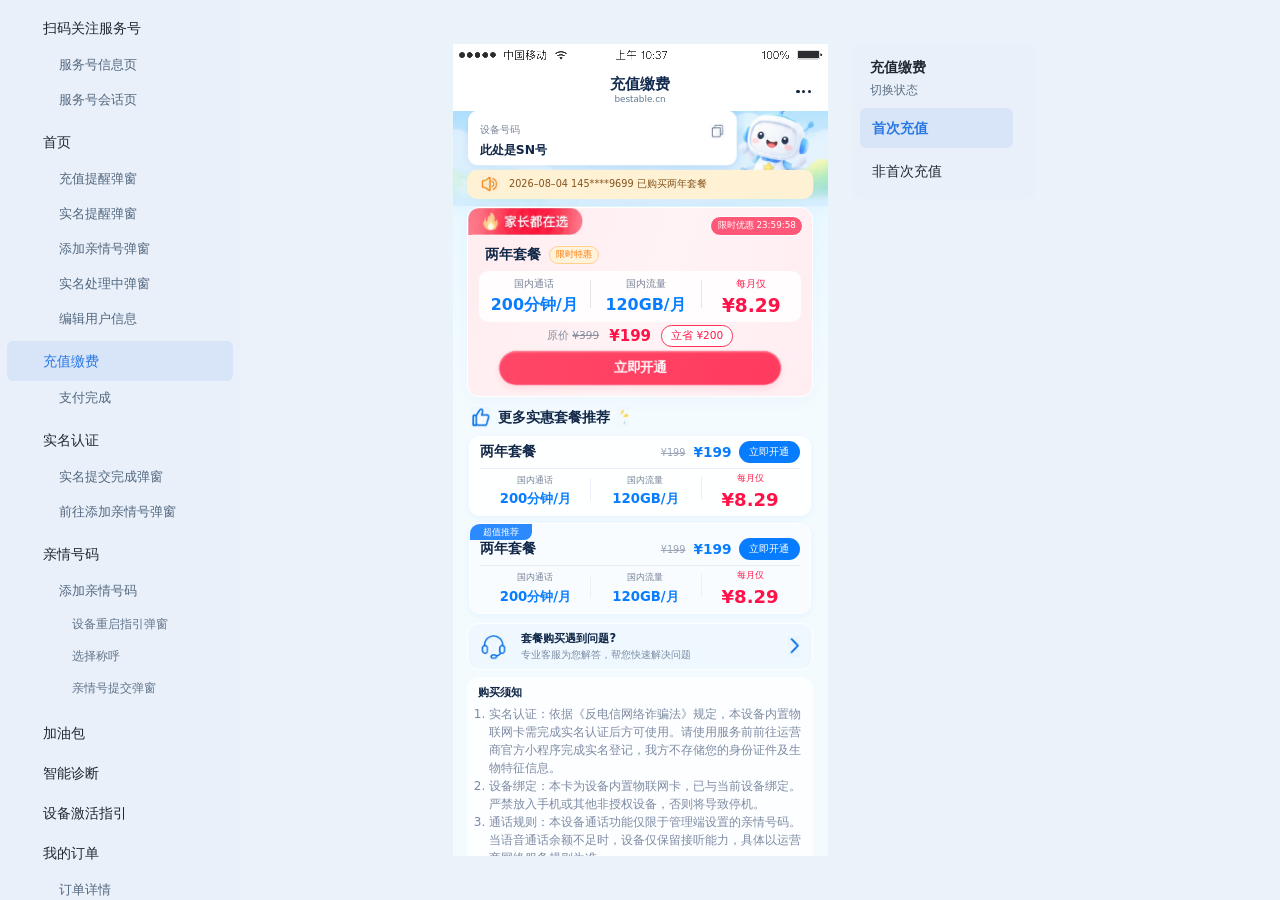
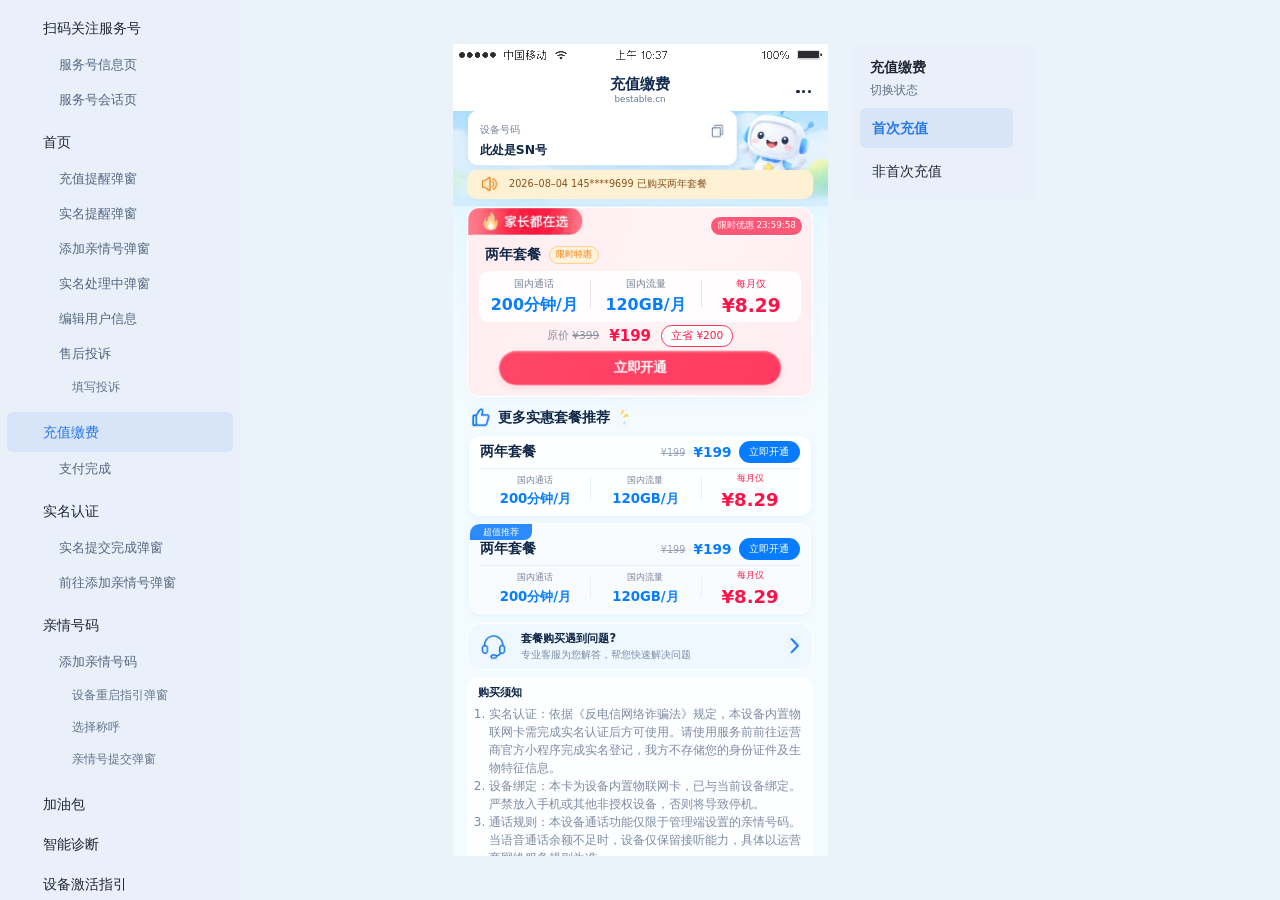
